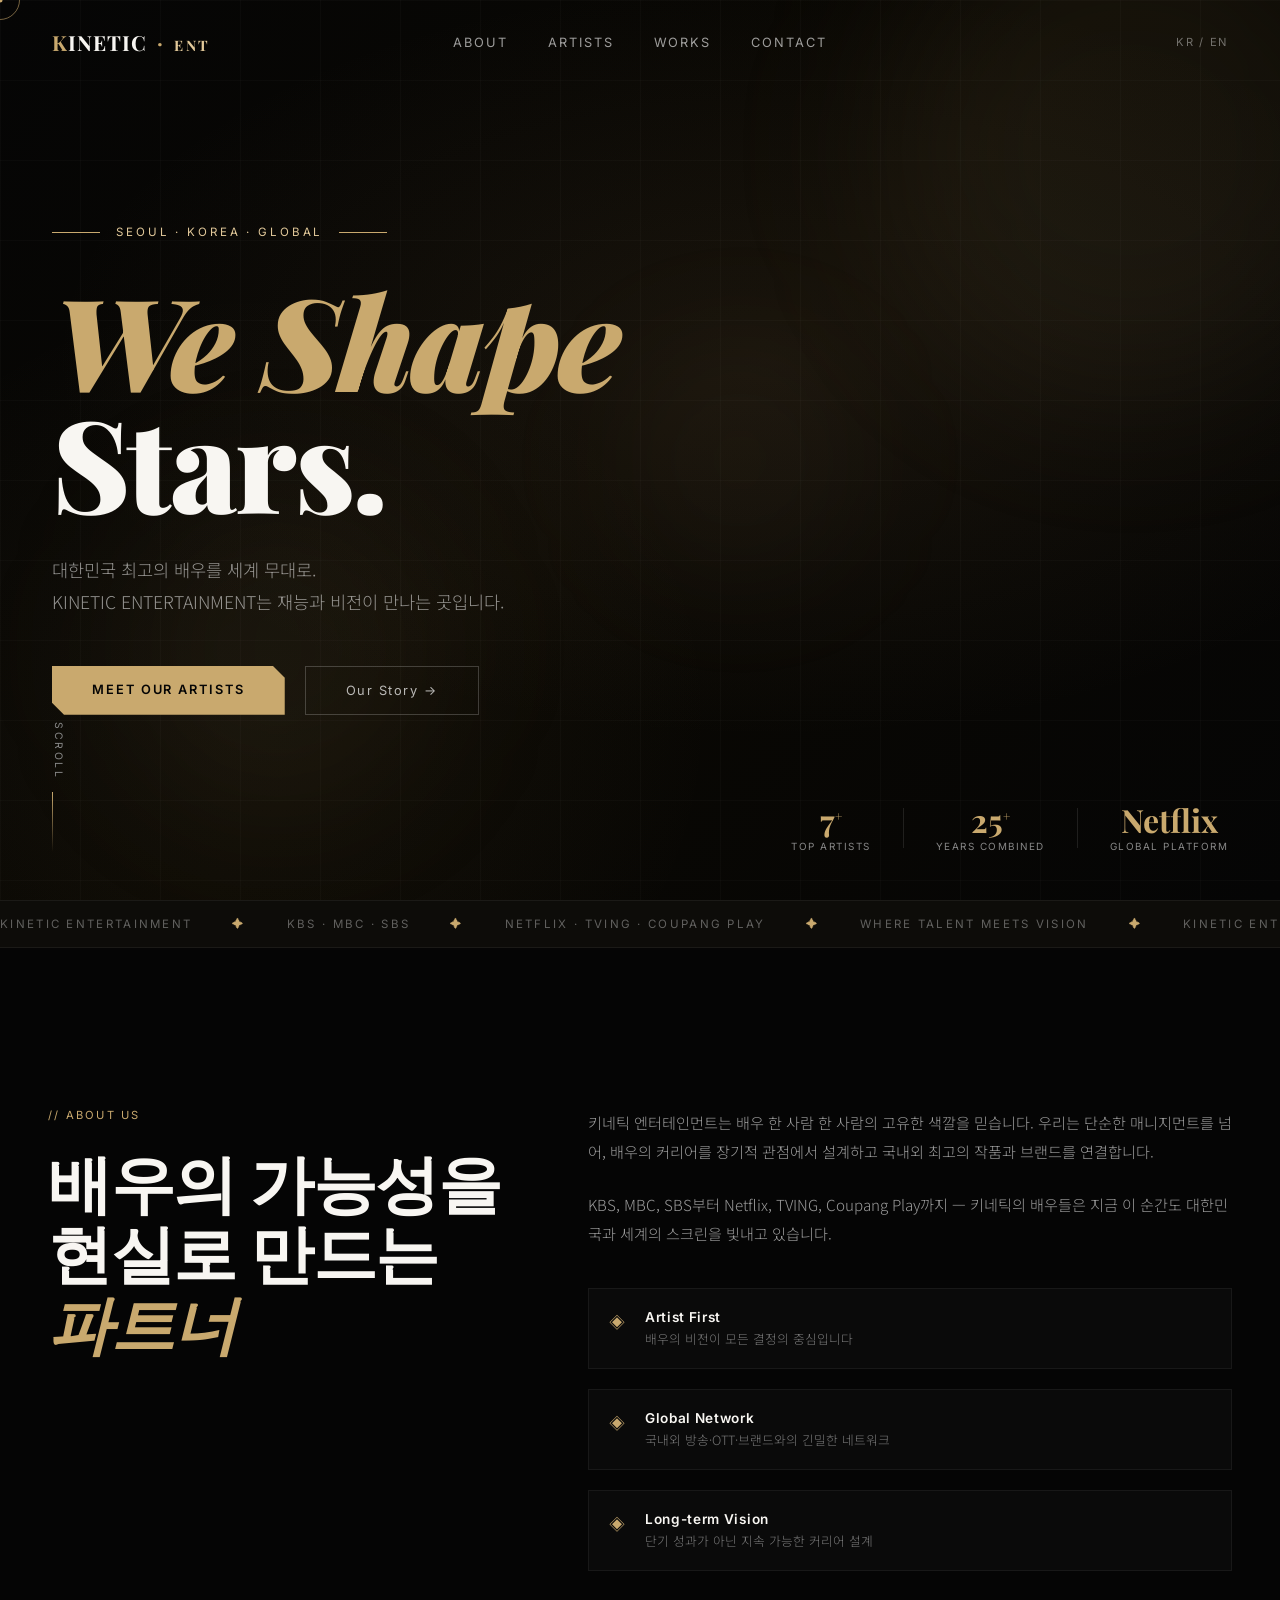
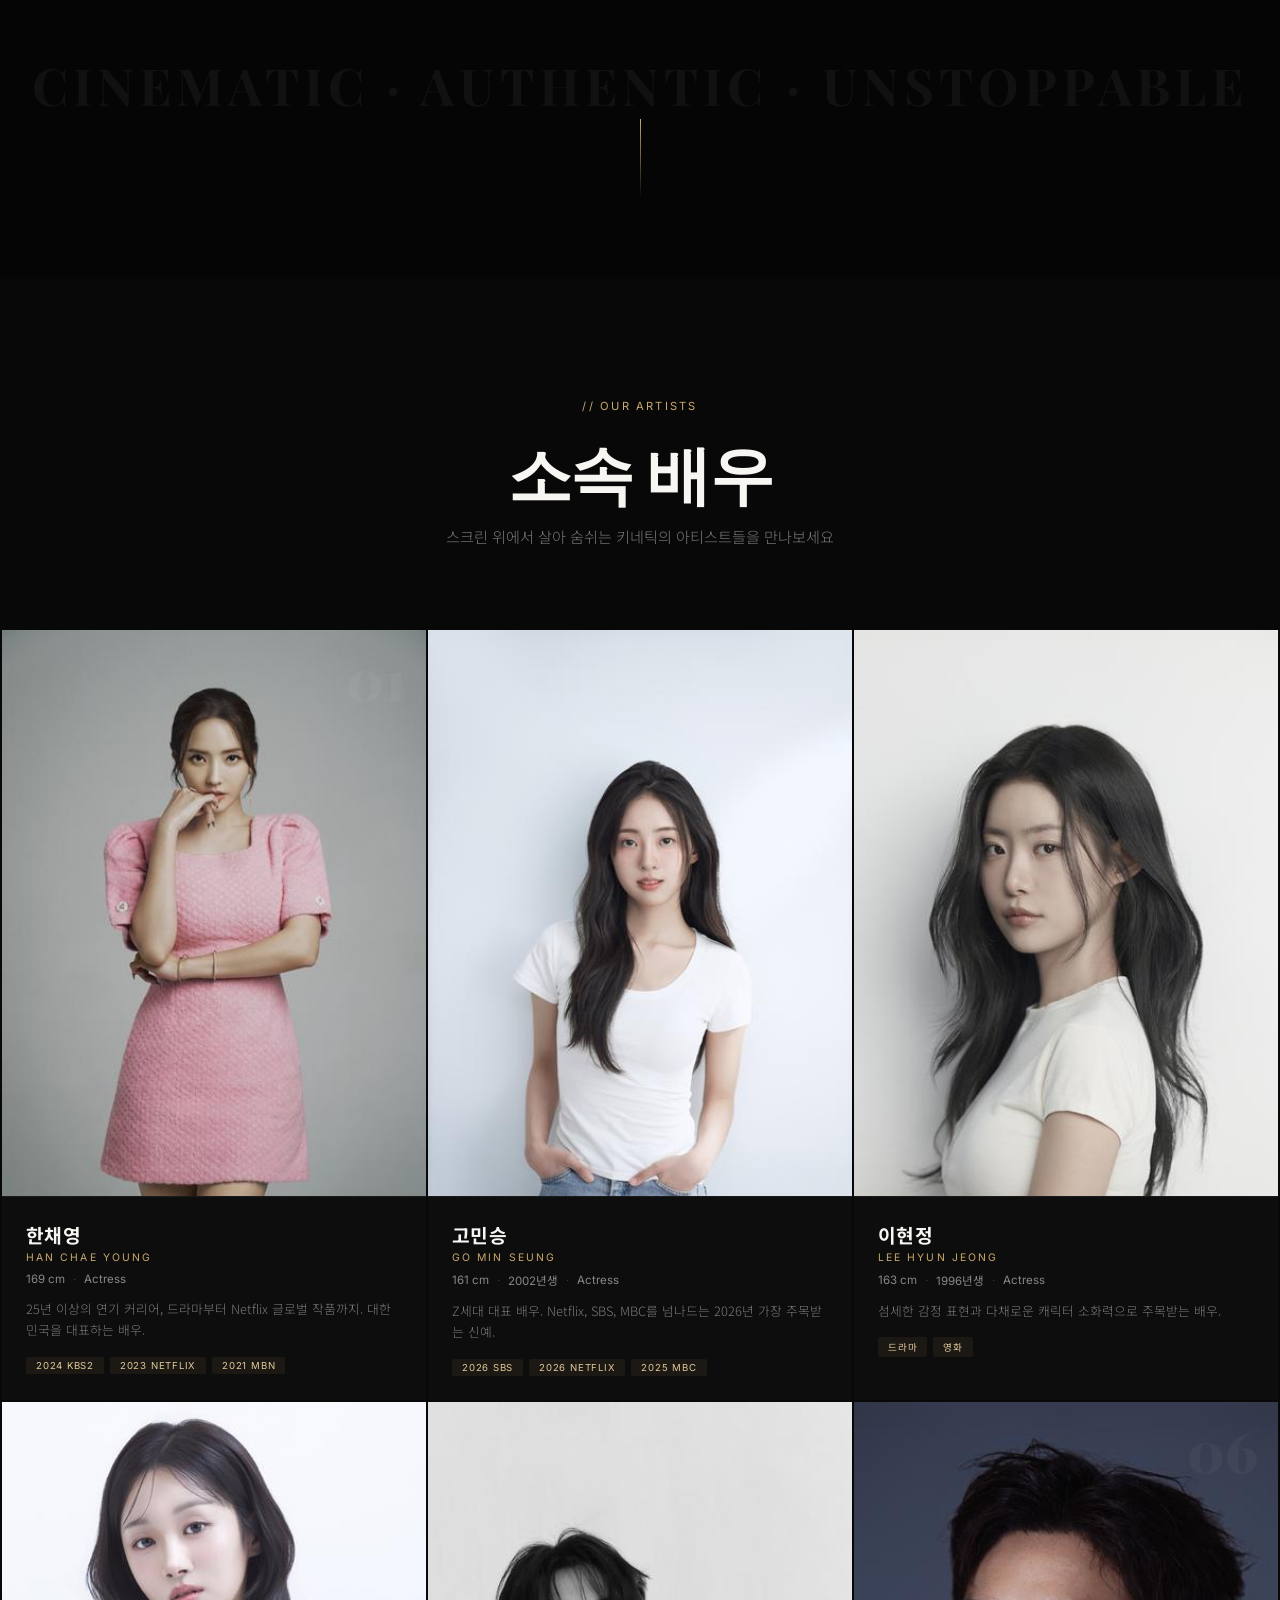
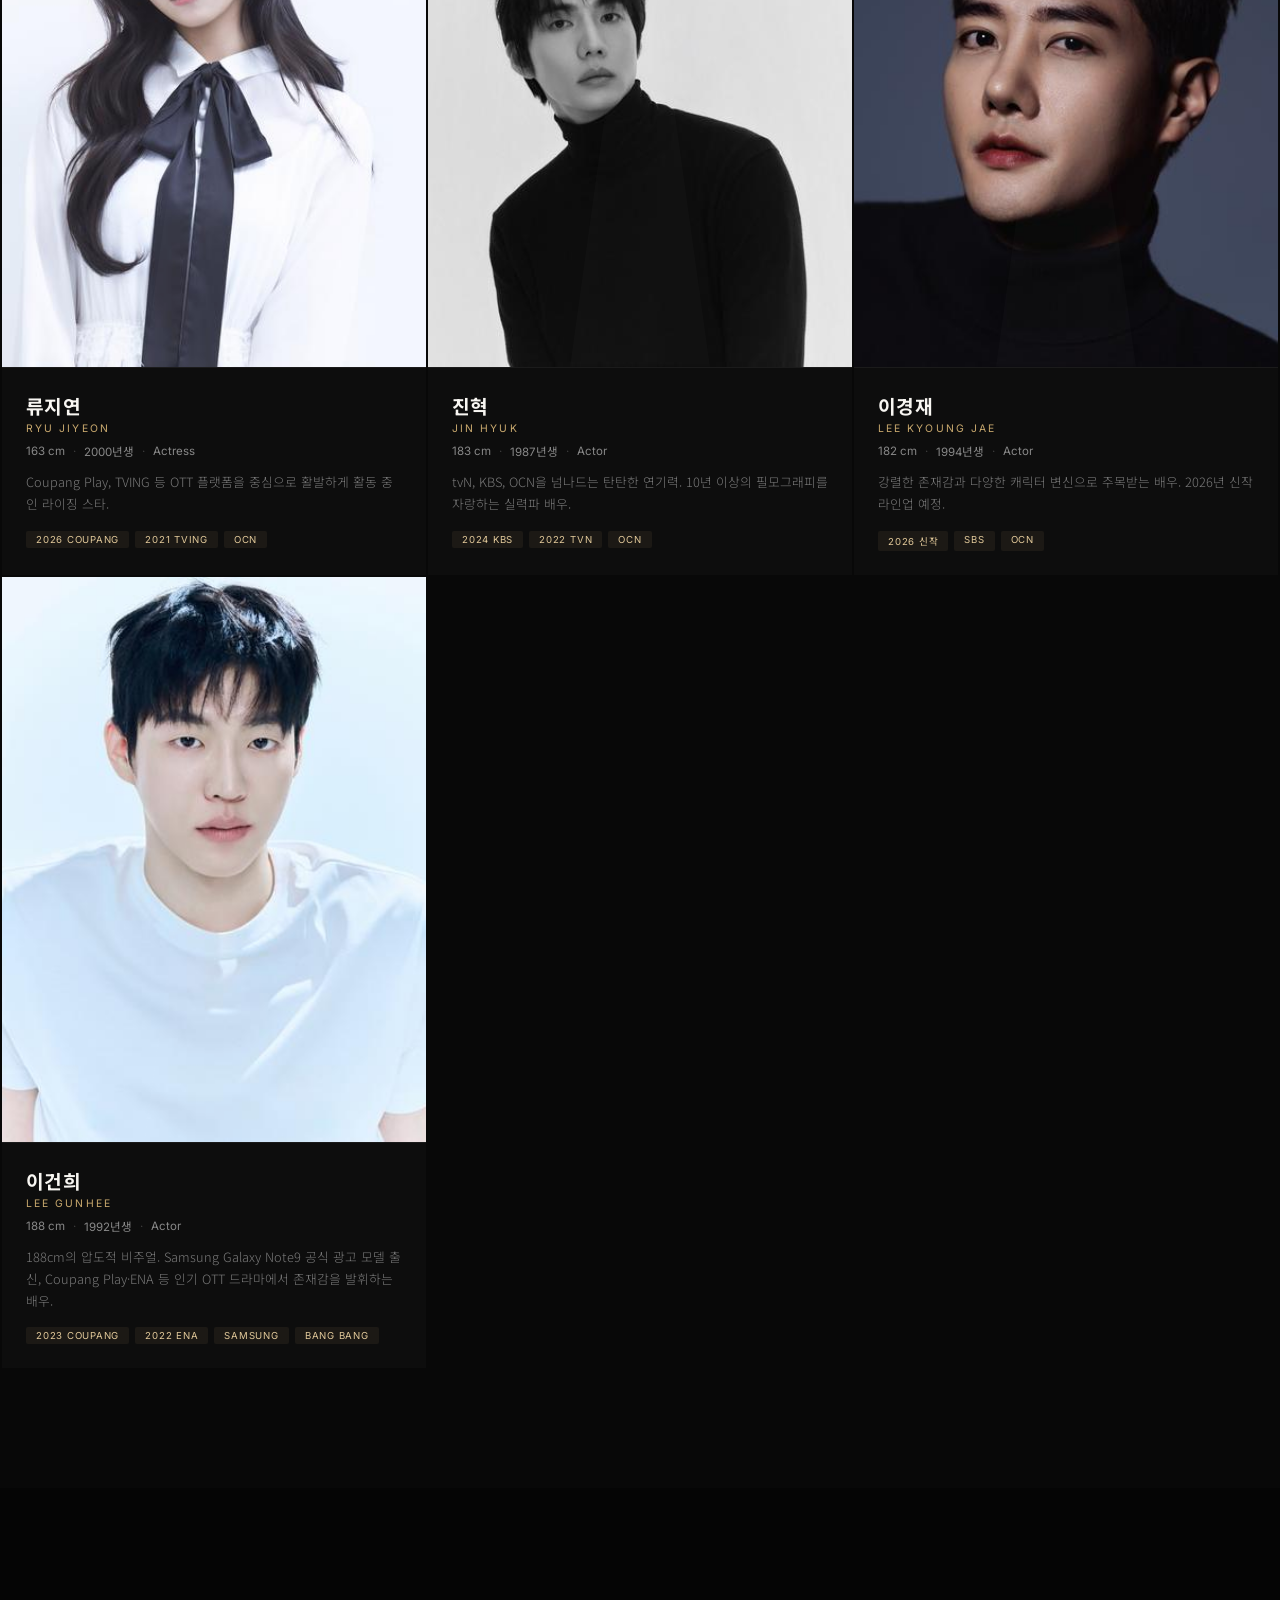
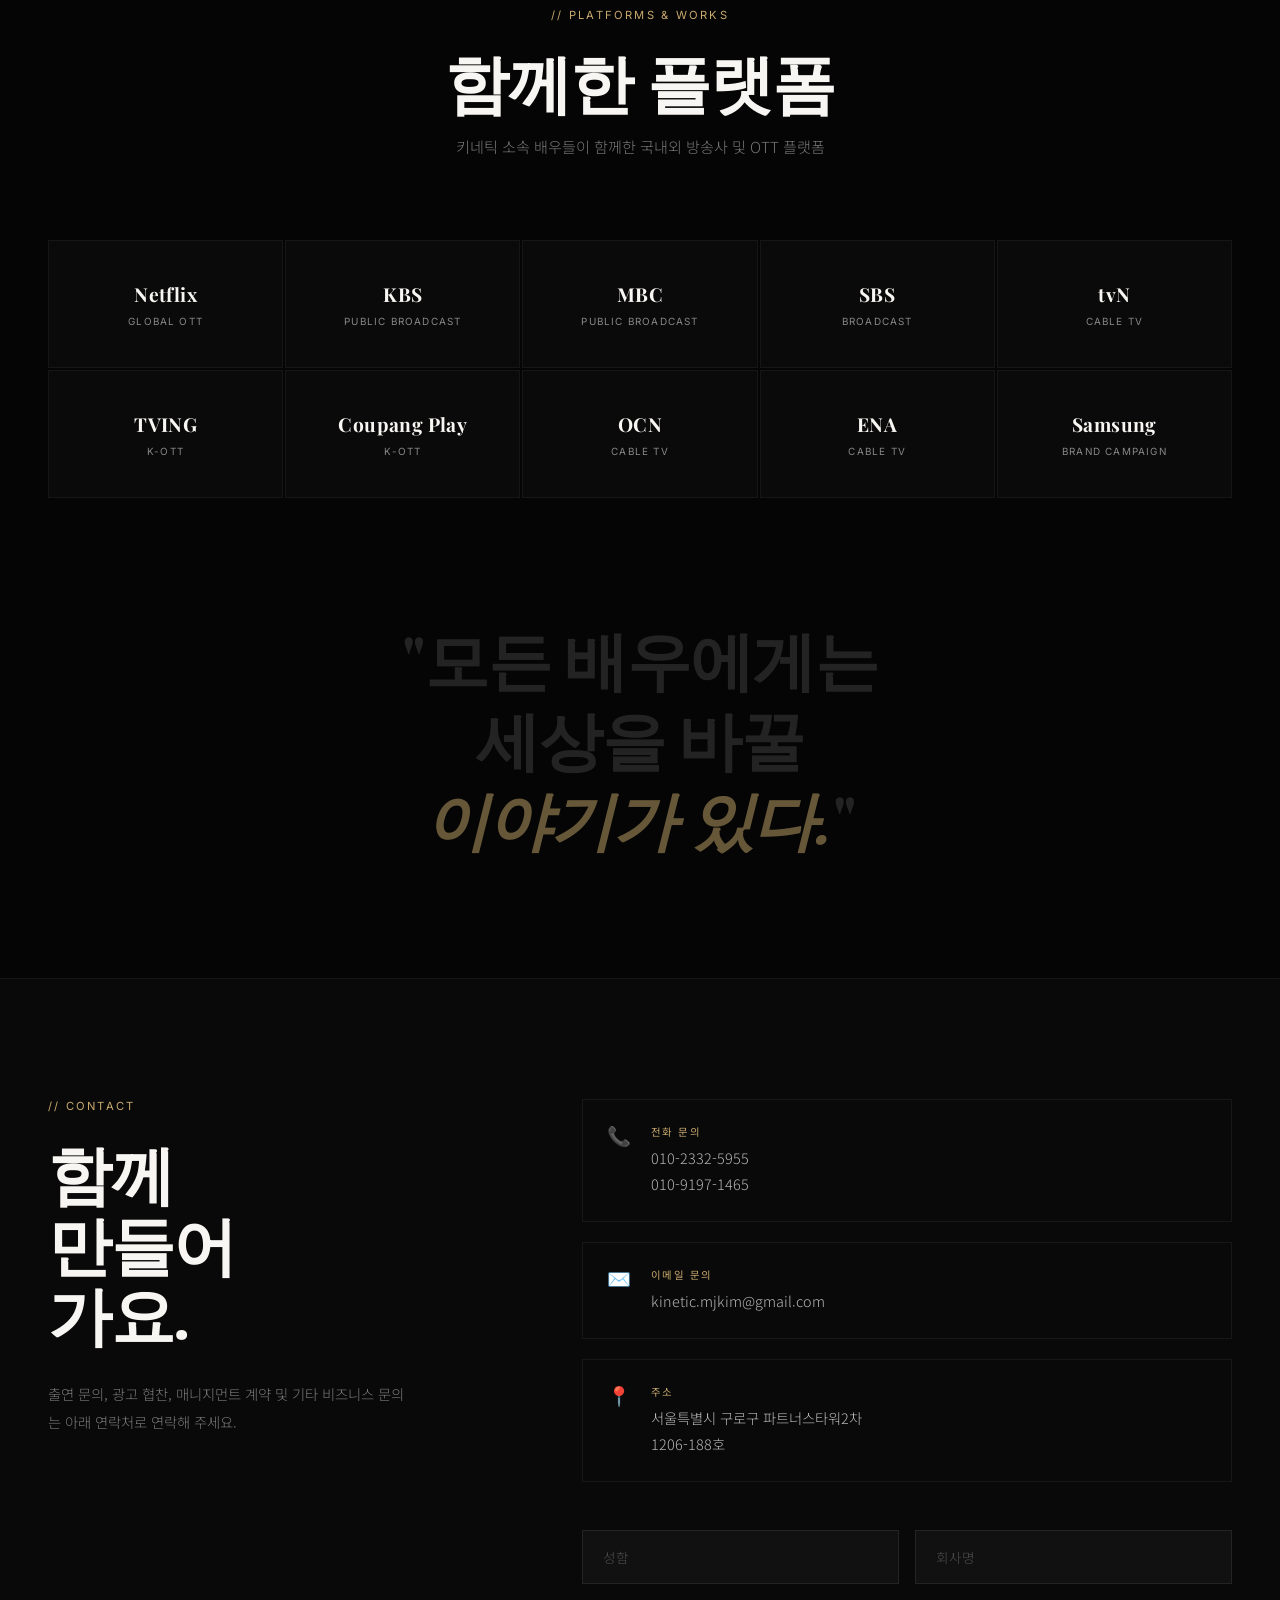
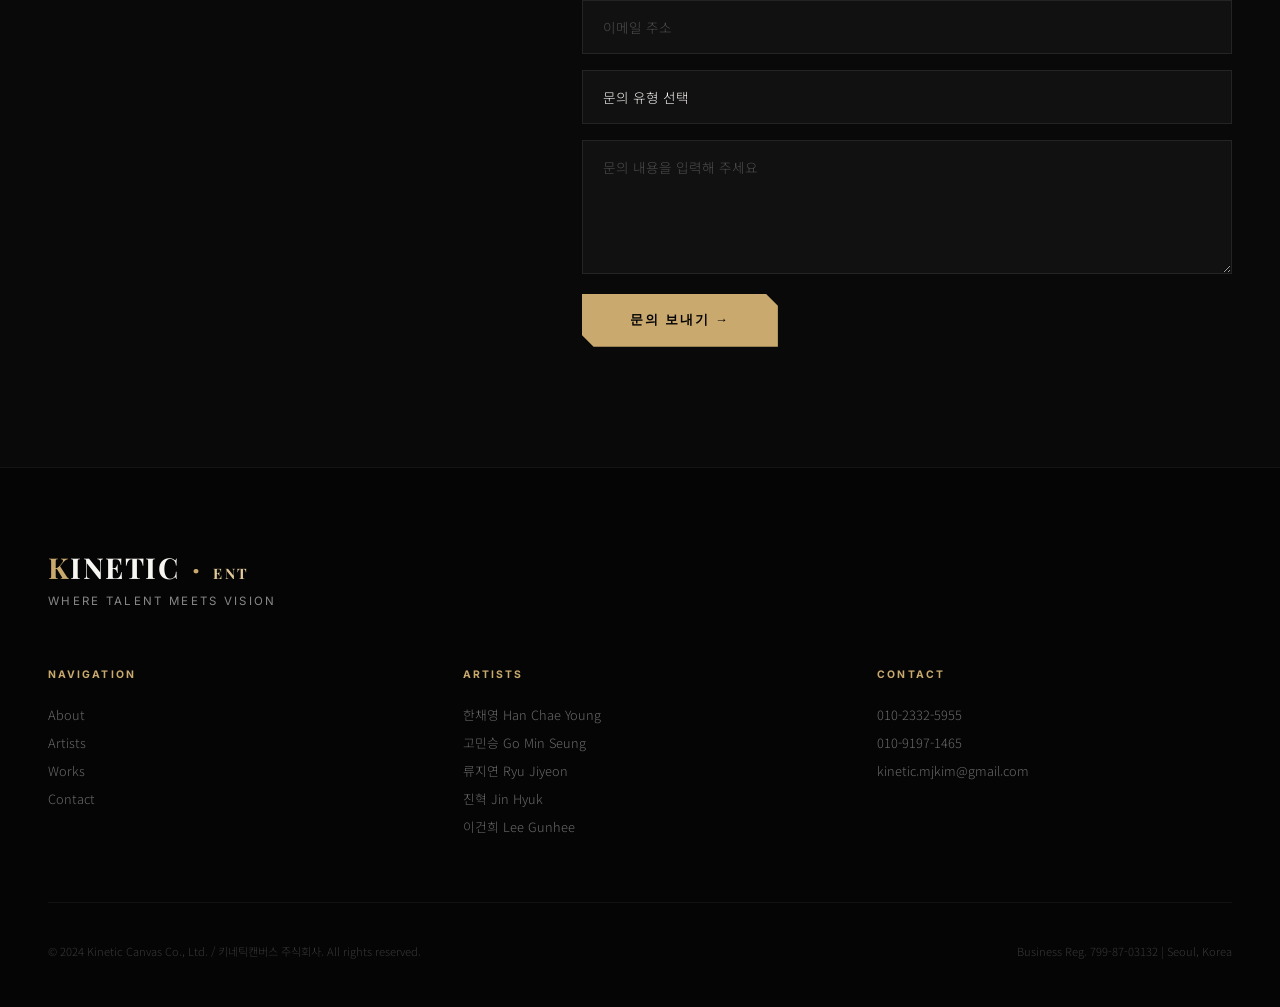
==== kinetic_standalone.html @ fcedb80d "Update all 7 artist profiles with real filmography from PDF" ====
<!DOCTYPE html>
<html lang="ko">
<head>
  <meta charset="UTF-8" />
  <meta name="viewport" content="width=device-width, initial-scale=1.0" />
  <title>KINETIC ENTERTAINMENT — Where Talent Meets Vision</title>
  <meta name="description" content="키네틱 엔터테인먼트 — 대한민국 프리미엄 매니지먼트. 한채영, 고민승, 류지연, 진혁 외 소속 배우 공식 홈페이지." />
  <link rel="preconnect" href="https://fonts.googleapis.com" />
  <link rel="preconnect" href="https://fonts.gstatic.com" crossorigin />
  <link href="https://fonts.googleapis.com/css2?family=Playfair+Display:ital,wght@0,400;0,600;0,700;0,900;1,400;1,700&family=Inter:wght@200;300;400;500;600&family=Noto+Sans+KR:wght@300;400;500;700&display=swap" rel="stylesheet" />
<style>
/* ─────────────────────────────────────
   KINETIC ENTERTAINMENT — style.css
   ───────────────────────────────────── */

:root {
  --black:   #050505;
  --white:   #f8f6f2;
  --cream:   #e8e4dc;
  --gold:    #c9a96e;
  --gold-lt: #e2c99a;
  --gray:    #888;
  --gray-lt: #555;
  --accent:  #8b6f4e;

  --font-serif: 'Playfair Display', 'Noto Serif KR', Georgia, serif;
  --font-sans:  'Inter', 'Noto Sans KR', sans-serif;

  --ease-out: cubic-bezier(0.16, 1, 0.3, 1);
  --ease-in:  cubic-bezier(0.7, 0, 0.84, 0);
}

/* ── Reset ── */
*, *::before, *::after { box-sizing: border-box; margin: 0; padding: 0; }
html { scroll-behavior: smooth; font-size: 16px; }
body {
  background: var(--black);
  color: var(--white);
  font-family: var(--font-sans);
  overflow-x: hidden;
  cursor: none;
}
img { display: block; max-width: 100%; }
a { text-decoration: none; color: inherit; }

/* ── Container ── */
.container {
  max-width: 1320px;
  margin: 0 auto;
  padding: 0 48px;
}
@media (max-width: 768px) {
  .container { padding: 0 24px; }
}

/* ─────────────────────────────────────
   CURSOR
   ───────────────────────────────────── */
#cursor {
  width: 40px; height: 40px;
  border: 1px solid rgba(201,169,110,.6);
  border-radius: 50%;
  position: fixed; top: 0; left: 0;
  pointer-events: none; z-index: 9999;
  transform: translate(-50%,-50%);
  transition: width .3s var(--ease-out), height .3s var(--ease-out), border-color .3s;
  mix-blend-mode: difference;
}
#cursor-dot {
  width: 5px; height: 5px;
  background: var(--gold);
  border-radius: 50%;
  position: fixed; top: 0; left: 0;
  pointer-events: none; z-index: 9999;
  transform: translate(-50%,-50%);
}
body:has(a:hover) #cursor,
body:has(button:hover) #cursor {
  width: 70px; height: 70px;
  border-color: var(--gold);
}

/* ─────────────────────────────────────
   PRELOADER
   ───────────────────────────────────── */
#preloader {
  position: fixed; inset: 0;
  background: var(--black);
  z-index: 10000;
  display: flex;
  flex-direction: column;
  align-items: center;
  justify-content: center;
  gap: 20px;
  transition: opacity .8s var(--ease-in), visibility .8s;
}
#preloader.fade-out {
  opacity: 0; visibility: hidden;
}
.pre-logo {
  display: flex; gap: 4px;
  font-family: var(--font-serif);
  font-size: 6rem;
  font-weight: 700;
  line-height: 1;
}
.pre-k { color: var(--gold); }
.pre-e { color: var(--white); opacity: 0; animation: preE 1s .3s forwards; }
@keyframes preE { to { opacity: 1; } }
.pre-line {
  width: 0; height: 1px;
  background: var(--gold);
  animation: preLine 1.2s .5s var(--ease-out) forwards;
}
@keyframes preLine { to { width: 260px; } }
.pre-text {
  font-family: var(--font-sans);
  font-size: .7rem;
  letter-spacing: .3em;
  color: var(--gray);
  opacity: 0;
  animation: preT 1s 1s forwards;
}
@keyframes preT { to { opacity: 1; } }

/* ─────────────────────────────────────
   NAV
   ───────────────────────────────────── */
#nav {
  position: fixed; top: 0; left: 0; right: 0;
  z-index: 1000;
  display: flex; align-items: center;
  padding: 28px 52px;
  transition: background .4s, padding .4s;
}
#nav.scrolled {
  background: rgba(5,5,5,.9);
  backdrop-filter: blur(20px);
  padding: 18px 52px;
  border-bottom: 1px solid rgba(255,255,255,.05);
}
.nav-logo {
  font-family: var(--font-serif);
  font-size: 1.3rem;
  font-weight: 700;
  letter-spacing: .05em;
  flex: 1;
}
.logo-k { color: var(--gold); }
.logo-rest { color: var(--white); }
.logo-dot { color: var(--gold); margin: 0 4px; }
.logo-ent { color: var(--gold-lt); font-size: .9rem; letter-spacing: .15em; }
.nav-links {
  display: flex; gap: 40px;
  flex: 1; justify-content: center;
}
.nav-link {
  font-size: .8rem;
  letter-spacing: .15em;
  text-transform: uppercase;
  color: rgba(255,255,255,.6);
  position: relative;
  transition: color .3s;
}
.nav-link::after {
  content: '';
  position: absolute; bottom: -4px; left: 0;
  width: 0; height: 1px;
  background: var(--gold);
  transition: width .3s var(--ease-out);
}
.nav-link:hover { color: var(--white); }
.nav-link:hover::after { width: 100%; }
.nav-lang {
  flex: 1; text-align: right;
  font-size: .7rem; letter-spacing: .15em;
  color: rgba(255,255,255,.4);
}
.nav-menu-btn {
  display: none;
  flex-direction: column; gap: 5px;
  background: none; border: none;
  cursor: pointer; padding: 4px;
}
.nav-menu-btn span {
  display: block; width: 24px; height: 1px;
  background: var(--white);
  transition: transform .3s, opacity .3s;
}

/* Mobile menu */
.mobile-menu {
  position: fixed; inset: 0;
  background: var(--black);
  z-index: 2000;
  display: flex; flex-direction: column;
  align-items: center; justify-content: center;
  transform: translateX(100%);
  transition: transform .5s var(--ease-out);
}
.mobile-menu.open { transform: translateX(0); }
.menu-close {
  position: absolute; top: 28px; right: 28px;
  background: none; border: none;
  color: var(--white); font-size: 1.5rem;
  cursor: pointer;
}
.mm-links { display: flex; flex-direction: column; gap: 32px; text-align: center; }
.mm-link {
  font-family: var(--font-serif);
  font-size: 2.5rem; font-weight: 700;
  color: var(--white);
  transition: color .3s;
}
.mm-link:hover { color: var(--gold); }
.mm-bottom {
  position: absolute; bottom: 48px;
  text-align: center;
  color: var(--gray); font-size: .8rem; line-height: 2;
}

@media (max-width: 900px) {
  #nav { padding: 20px 24px; }
  #nav.scrolled { padding: 14px 24px; }
  .nav-links, .nav-lang { display: none; }
  .nav-menu-btn { display: flex; }
}

/* ─────────────────────────────────────
   HERO
   ───────────────────────────────────── */
#hero {
  position: relative;
  min-height: 100vh;
  display: flex; flex-direction: column;
  justify-content: center;
  overflow: hidden;
  padding: 120px 52px 80px;
}
.hero-bg {
  position: absolute; inset: 0; z-index: 0;
}
.hero-gradient {
  position: absolute; inset: 0;
  background:
    radial-gradient(ellipse 80% 60% at 60% 40%, rgba(139,111,78,.12) 0%, transparent 70%),
    radial-gradient(ellipse 60% 80% at 20% 80%, rgba(201,169,110,.06) 0%, transparent 60%),
    linear-gradient(135deg, #050505 0%, #0a0803 50%, #050505 100%);
}
.hero-grid {
  position: absolute; inset: 0;
  background-image:
    linear-gradient(rgba(255,255,255,.018) 1px, transparent 1px),
    linear-gradient(90deg, rgba(255,255,255,.018) 1px, transparent 1px);
  background-size: 80px 80px;
}
.hero-orb {
  position: absolute; border-radius: 50%;
  filter: blur(80px);
  animation: orbFloat 8s ease-in-out infinite alternate;
}
.orb1 {
  width: 500px; height: 500px;
  background: rgba(201,169,110,.07);
  top: -100px; right: -100px;
  animation-duration: 10s;
}
.orb2 {
  width: 300px; height: 300px;
  background: rgba(139,111,78,.08);
  bottom: 100px; left: 10%;
  animation-duration: 7s; animation-delay: -3s;
}
.orb3 {
  width: 200px; height: 200px;
  background: rgba(226,201,154,.05);
  top: 40%; left: 50%;
  animation-duration: 12s; animation-delay: -5s;
}
@keyframes orbFloat {
  from { transform: translate(0,0) scale(1); }
  to   { transform: translate(30px,20px) scale(1.1); }
}

.hero-content {
  position: relative; z-index: 1;
  max-width: 900px;
}
.hero-eyebrow {
  display: flex; align-items: center; gap: 16px;
  margin-bottom: 40px;
}
.eye-line {
  display: inline-block; width: 48px; height: 1px;
  background: var(--gold);
}
.eye-text {
  font-size: .72rem; letter-spacing: .25em;
  color: var(--gold-lt); text-transform: uppercase;
}
.hero-title {
  font-family: var(--font-serif);
  font-size: clamp(4rem, 10vw, 10rem);
  font-weight: 900;
  line-height: .95;
  letter-spacing: -.02em;
  margin-bottom: 32px;
  overflow: hidden;
}
.ht-line {
  display: block;
  animation: slideUp .8s var(--ease-out) both;
}
.ht-line:nth-child(2) { animation-delay: .15s; }
.hero-title em {
  font-style: italic;
  color: var(--gold);
  -webkit-text-stroke: 0;
}
@keyframes slideUp {
  from { transform: translateY(100%); opacity: 0; }
  to   { transform: translateY(0);    opacity: 1; }
}
.hero-sub {
  font-size: clamp(.9rem, 1.5vw, 1.1rem);
  color: rgba(255,255,255,.55);
  line-height: 1.8;
  margin-bottom: 48px;
  font-family: 'Noto Sans KR', sans-serif;
  font-weight: 300;
  max-width: 520px;
}
.hero-cta { display: flex; gap: 20px; flex-wrap: wrap; }
.btn-primary {
  padding: 16px 40px;
  background: var(--gold);
  color: var(--black);
  font-size: .8rem;
  font-weight: 600;
  letter-spacing: .15em;
  text-transform: uppercase;
  transition: background .3s, transform .2s;
  clip-path: polygon(0 0, calc(100% - 12px) 0, 100% 12px, 100% 100%, 12px 100%, 0 calc(100% - 12px));
}
.btn-primary:hover {
  background: var(--gold-lt);
  transform: translateY(-2px);
}
.btn-ghost {
  padding: 16px 40px;
  border: 1px solid rgba(255,255,255,.2);
  font-size: .8rem;
  letter-spacing: .12em;
  color: rgba(255,255,255,.7);
  transition: border-color .3s, color .3s;
}
.btn-ghost:hover {
  border-color: var(--gold);
  color: var(--gold);
}

.hero-scroll {
  position: absolute; bottom: 48px; left: 52px;
  display: flex; flex-direction: column;
  align-items: flex-start; gap: 12px;
  z-index: 1;
}
.hero-scroll span {
  font-size: .65rem; letter-spacing: .25em;
  color: var(--gray); text-transform: uppercase;
  writing-mode: vertical-rl;
}
.scroll-line {
  width: 1px; height: 60px;
  background: linear-gradient(to bottom, var(--gold), transparent);
  animation: scrollLine 2s ease-in-out infinite;
}
@keyframes scrollLine {
  0%  { height: 0; opacity: 0; }
  50% { height: 60px; opacity: 1; }
  100%{ height: 60px; opacity: 0; transform: translateY(10px); }
}

.hero-stats {
  position: absolute; bottom: 48px; right: 52px;
  display: flex; align-items: center; gap: 32px;
  z-index: 1;
}
.stat-item { text-align: center; }
.stat-num {
  display: block;
  font-family: var(--font-serif);
  font-size: 2rem; font-weight: 700;
  color: var(--gold);
  line-height: 1;
}
.stat-num sup { font-size: .8rem; }
.stat-label {
  display: block;
  font-size: .62rem; letter-spacing: .15em;
  color: var(--gray); text-transform: uppercase;
  margin-top: 4px;
}
.stat-divider {
  width: 1px; height: 40px;
  background: rgba(255,255,255,.1);
}

@media (max-width: 768px) {
  #hero { padding: 100px 24px 120px; }
  .hero-stats { right: 24px; gap: 16px; }
  .hero-scroll { left: 24px; }
  .stat-num { font-size: 1.4rem; }
}

/* ─────────────────────────────────────
   MARQUEE
   ───────────────────────────────────── */
.marquee-wrap {
  overflow: hidden;
  border-top: 1px solid rgba(255,255,255,.06);
  border-bottom: 1px solid rgba(255,255,255,.06);
  background: rgba(201,169,110,.04);
  padding: 16px 0;
}
.marquee-track {
  display: flex; gap: 40px;
  white-space: nowrap;
  animation: marquee 30s linear infinite;
  font-size: .72rem;
  letter-spacing: .2em;
  text-transform: uppercase;
  color: rgba(255,255,255,.35);
}
.m-dot { color: var(--gold); }
@keyframes marquee {
  from { transform: translateX(0); }
  to   { transform: translateX(-50%); }
}

/* ─────────────────────────────────────
   ABOUT
   ───────────────────────────────────── */
.section-about {
  padding: 160px 0 80px;
  position: relative;
  overflow: hidden;
}
.about-layout {
  display: grid;
  grid-template-columns: 1fr 1.4fr;
  gap: 80px;
  align-items: start;
}
.section-tag {
  font-size: .7rem; letter-spacing: .2em;
  color: var(--gold); text-transform: uppercase;
  margin-bottom: 24px;
}
.section-title {
  font-family: var(--font-serif);
  font-size: clamp(2.5rem, 5vw, 4.5rem);
  font-weight: 700;
  line-height: 1.1;
  letter-spacing: -.02em;
}
.section-title em {
  font-style: italic;
  color: var(--gold);
}
.section-desc {
  font-size: .95rem;
  color: rgba(255,255,255,.45);
  margin-top: 16px;
  font-family: 'Noto Sans KR', sans-serif;
  font-weight: 300;
  line-height: 1.8;
}
.about-desc {
  font-size: .95rem;
  color: rgba(255,255,255,.6);
  line-height: 1.9;
  margin-bottom: 24px;
  font-family: 'Noto Sans KR', sans-serif;
  font-weight: 300;
}
.about-features {
  display: flex; flex-direction: column; gap: 20px;
  margin-top: 40px;
}
.feat-item {
  display: flex; gap: 20px; align-items: flex-start;
  padding: 20px;
  border: 1px solid rgba(255,255,255,.06);
  background: rgba(255,255,255,.02);
  transition: border-color .3s, background .3s;
}
.feat-item:hover {
  border-color: rgba(201,169,110,.3);
  background: rgba(201,169,110,.04);
}
.feat-icon {
  color: var(--gold); font-size: 1rem;
  margin-top: 3px; flex-shrink: 0;
}
.feat-item h4 {
  font-size: .85rem; font-weight: 600;
  letter-spacing: .05em; margin-bottom: 4px;
}
.feat-item p {
  font-size: .8rem; color: rgba(255,255,255,.45);
  font-family: 'Noto Sans KR', sans-serif;
  font-weight: 300;
}

.about-visual {
  text-align: center;
  padding: 80px 0 0;
  overflow: hidden;
}
.av-text {
  font-family: var(--font-serif);
  font-size: clamp(1.5rem, 4vw, 3.5rem);
  font-weight: 700;
  color: rgba(255,255,255,.05);
  letter-spacing: .1em;
  text-transform: uppercase;
  white-space: nowrap;
  animation: avScroll 20s linear infinite;
}
@keyframes avScroll {
  from { transform: translateX(60%); }
  to   { transform: translateX(-60%); }
}
.av-line {
  width: 1px; height: 80px;
  background: linear-gradient(to bottom, var(--gold), transparent);
  margin: 0 auto;
}

@media (max-width: 900px) {
  .about-layout { grid-template-columns: 1fr; gap: 40px; }
  .section-about { padding: 100px 0 60px; }
}

/* ─────────────────────────────────────
   ARTISTS
   ───────────────────────────────────── */
.section-artists {
  padding: 120px 0;
  background: rgba(255,255,255,.01);
}
.section-header {
  text-align: center;
  margin-bottom: 80px;
  padding: 0 24px;
}
.artists-grid {
  display: grid;
  grid-template-columns: repeat(3, 1fr);
  gap: 2px;
  padding: 0 2px;
}
.artist-card--wide {
  grid-column: span 1;
}

.artist-card {
  position: relative;
  background: rgba(255,255,255,.02);
  overflow: hidden;
  cursor: pointer;
  transition: transform .4s var(--ease-out);
}
.artist-card:hover { transform: translateY(-4px); z-index: 2; }

.ac-image {
  position: relative;
  aspect-ratio: 3/4;
  overflow: hidden;
}
.ac-img-bg {
  position: absolute; inset: 0;
  background-size: cover; background-position: center top;
  transition: transform .8s var(--ease-out);
}
.artist-card:hover .ac-img-bg { transform: scale(1.06); }

/* Artist photo backgrounds */
.ac-bg-1 {
  background-image:
    linear-gradient(160deg, #1a1208 0%, #2d1f0e 40%, #180e05 100%);
}
.ac-bg-2 {
  background-image:
    linear-gradient(160deg, #0e1520 0%, #1a2535 40%, #0b0e15 100%);
}
/* 이현정, 류지연, 이경재, 이건희 카드 배경은 JS로 동적 주입 */
.ac-bg-3, .ac-bg-4, .ac-bg-6, .ac-bg-7 {
  background-size: cover;
  background-position: center top;
}
.ac-bg-5 {
  background-image:
    linear-gradient(160deg, #141010 0%, #201818 40%, #0a0808 100%);
}
.ac-bg-6 {
  background-image:
    linear-gradient(160deg, #0a0e14 0%, #151d28 40%, #070a0f 100%);
}
.ac-bg-7 {
  background-image:
    linear-gradient(160deg, #12100a 0%, #1e1a0e 40%, #0c0a06 100%);
}

/* Subtle silhouette shape */
.ac-img-bg::after {
  content: '';
  position: absolute;
  bottom: 0; left: 50%;
  transform: translateX(-50%);
  width: 55%;
  height: 85%;
  background: rgba(255,255,255,.02);
  clip-path: polygon(20% 100%, 40% 30%, 50% 0%, 60% 30%, 80% 100%);
  filter: blur(2px);
}

.ac-overlay {
  position: absolute; inset: 0;
  background: linear-gradient(
    to bottom,
    transparent 50%,
    rgba(5,5,5,.95) 100%
  );
  display: flex; flex-direction: column;
  justify-content: flex-end; align-items: flex-start;
  padding: 24px;
  opacity: 0;
  transition: opacity .4s;
}
.artist-card:hover .ac-overlay { opacity: 1; }
.ac-platforms {
  display: flex; flex-wrap: wrap; gap: 6px;
}
.ac-platforms span {
  font-size: .6rem; letter-spacing: .12em;
  padding: 4px 10px;
  border: 1px solid rgba(201,169,110,.5);
  color: var(--gold-lt);
  text-transform: uppercase;
}

.ac-number {
  position: absolute; top: 20px; right: 20px;
  font-family: var(--font-serif);
  font-size: 3.5rem; font-weight: 900;
  color: rgba(255,255,255,.04);
  line-height: 1;
  pointer-events: none;
}

.ac-info {
  padding: 24px;
  border-top: 1px solid rgba(255,255,255,.06);
}
.ac-name-wrap { margin-bottom: 8px; }
.ac-name-ko {
  font-family: 'Noto Sans KR', sans-serif;
  font-size: 1.2rem; font-weight: 700;
  letter-spacing: .02em;
}
.ac-name-en {
  font-size: .65rem; letter-spacing: .2em;
  color: var(--gold); text-transform: uppercase;
  margin-top: 2px;
}
.ac-meta {
  display: flex; gap: 8px; align-items: center;
  font-size: .72rem; color: var(--gray);
  margin-bottom: 12px;
}
.meta-dot { color: rgba(255,255,255,.2); }
.ac-bio {
  font-size: .8rem;
  color: rgba(255,255,255,.45);
  line-height: 1.7;
  font-family: 'Noto Sans KR', sans-serif;
  font-weight: 300;
  margin-bottom: 16px;
}
.ac-works { display: flex; flex-wrap: wrap; gap: 6px; }
.work-tag {
  font-size: .6rem; letter-spacing: .08em;
  padding: 3px 10px;
  background: rgba(201,169,110,.08);
  color: var(--gold-lt);
  border-radius: 2px;
  text-transform: uppercase;
}

@media (max-width: 1100px) {
  .artists-grid { grid-template-columns: repeat(2, 1fr); }
}
@media (max-width: 640px) {
  .artists-grid { grid-template-columns: 1fr; }
  .artist-card--wide { grid-column: span 1; }
}

/* ─────────────────────────────────────
   WORKS / PLATFORMS
   ───────────────────────────────────── */
.section-works {
  padding: 120px 0;
  overflow: hidden;
}
.platforms-grid {
  display: grid;
  grid-template-columns: repeat(5, 1fr);
  gap: 2px;
  margin-top: 60px;
}
.platform-item {
  padding: 40px 24px;
  border: 1px solid rgba(255,255,255,.05);
  background: rgba(255,255,255,.02);
  text-align: center;
  transition: background .3s, border-color .3s, transform .3s var(--ease-out);
  cursor: default;
}
.platform-item:hover {
  background: rgba(201,169,110,.06);
  border-color: rgba(201,169,110,.2);
  transform: translateY(-4px);
}
.pl-name {
  display: block;
  font-family: var(--font-serif);
  font-size: 1.2rem; font-weight: 700;
  letter-spacing: .02em;
  margin-bottom: 8px;
}
.pl-type {
  display: block;
  font-size: .62rem; letter-spacing: .12em;
  color: var(--gray); text-transform: uppercase;
}

.big-quote {
  text-align: center;
  padding: 120px 24px 0;
}
.big-quote blockquote {
  font-family: var(--font-serif);
  font-size: clamp(2rem, 5vw, 5rem);
  font-weight: 700;
  line-height: 1.25;
  letter-spacing: -.02em;
  color: rgba(255,255,255,.12);
}
.big-quote blockquote em {
  font-style: italic;
  color: rgba(201,169,110,.5);
}

@media (max-width: 900px) {
  .platforms-grid { grid-template-columns: repeat(3, 1fr); }
}
@media (max-width: 540px) {
  .platforms-grid { grid-template-columns: repeat(2, 1fr); }
}

/* ─────────────────────────────────────
   CONTACT
   ───────────────────────────────────── */
.section-contact {
  padding: 120px 0;
  background: rgba(255,255,255,.015);
  border-top: 1px solid rgba(255,255,255,.05);
}
.contact-layout {
  display: grid;
  grid-template-columns: 1fr 1.5fr;
  gap: 100px;
  align-items: start;
}
.contact-sub {
  font-size: .9rem;
  color: rgba(255,255,255,.45);
  line-height: 1.9;
  margin-top: 32px;
  font-family: 'Noto Sans KR', sans-serif;
  font-weight: 300;
  max-width: 360px;
}
.contact-cards {
  display: flex; flex-direction: column; gap: 20px;
  margin-bottom: 48px;
}
.cc-item {
  display: flex; gap: 20px; align-items: flex-start;
  padding: 24px;
  border: 1px solid rgba(255,255,255,.06);
  transition: border-color .3s;
}
.cc-item:hover { border-color: rgba(201,169,110,.2); }
.cc-icon { font-size: 1.2rem; flex-shrink: 0; }
.cc-label {
  font-size: .65rem; letter-spacing: .15em;
  color: var(--gold); text-transform: uppercase;
  margin-bottom: 6px;
}
.cc-value {
  display: block;
  font-size: .9rem;
  color: rgba(255,255,255,.7);
  line-height: 1.8;
  font-family: 'Noto Sans KR', sans-serif;
  font-weight: 300;
  transition: color .3s;
}
.cc-value:hover { color: var(--white); }

/* Form */
.contact-form { display: flex; flex-direction: column; gap: 16px; }
.form-row { display: grid; grid-template-columns: 1fr 1fr; gap: 16px; }
.form-group input,
.form-group select,
.form-group textarea {
  width: 100%;
  background: rgba(255,255,255,.03);
  border: 1px solid rgba(255,255,255,.08);
  color: var(--white);
  padding: 16px 20px;
  font-family: 'Noto Sans KR', sans-serif;
  font-size: .85rem; font-weight: 300;
  outline: none;
  transition: border-color .3s, background .3s;
  -webkit-appearance: none;
}
.form-group input::placeholder,
.form-group textarea::placeholder {
  color: rgba(255,255,255,.25);
}
.form-group select option { background: #111; color: var(--white); }
.form-group input:focus,
.form-group select:focus,
.form-group textarea:focus {
  border-color: rgba(201,169,110,.4);
  background: rgba(201,169,110,.03);
}
.form-group textarea { resize: vertical; min-height: 130px; }
.btn-submit {
  padding: 18px 48px;
  background: var(--gold);
  color: var(--black);
  border: none;
  font-size: .8rem; font-weight: 600;
  letter-spacing: .15em; text-transform: uppercase;
  cursor: pointer;
  transition: background .3s, transform .2s;
  align-self: flex-start;
  clip-path: polygon(0 0, calc(100% - 12px) 0, 100% 12px, 100% 100%, 12px 100%, 0 calc(100% - 12px));
}
.btn-submit:hover {
  background: var(--gold-lt);
  transform: translateY(-2px);
}

@media (max-width: 900px) {
  .contact-layout { grid-template-columns: 1fr; gap: 60px; }
  .form-row { grid-template-columns: 1fr; }
}

/* ─────────────────────────────────────
   FOOTER
   ───────────────────────────────────── */
#footer {
  padding: 80px 0 48px;
  border-top: 1px solid rgba(255,255,255,.06);
}
.footer-top {
  margin-bottom: 60px;
}
.footer-logo {
  font-family: var(--font-serif);
  font-size: 1.8rem; font-weight: 700;
  letter-spacing: .05em;
  margin-bottom: 8px;
}
.footer-tagline {
  font-size: .72rem; letter-spacing: .2em;
  color: var(--gray); text-transform: uppercase;
}
.footer-mid {
  display: grid;
  grid-template-columns: repeat(3, 1fr);
  gap: 60px;
  padding-bottom: 60px;
  border-bottom: 1px solid rgba(255,255,255,.05);
  margin-bottom: 40px;
}
.footer-col h4 {
  font-size: .65rem; letter-spacing: .2em;
  color: var(--gold); text-transform: uppercase;
  margin-bottom: 20px;
}
.footer-col a {
  display: block;
  font-size: .8rem;
  color: rgba(255,255,255,.4);
  line-height: 2.2;
  font-family: 'Noto Sans KR', sans-serif;
  font-weight: 300;
  transition: color .3s;
}
.footer-col a:hover { color: var(--white); }
.footer-bottom {
  display: flex; justify-content: space-between;
  flex-wrap: wrap; gap: 8px;
}
.footer-bottom p {
  font-size: .7rem;
  color: rgba(255,255,255,.2);
  font-family: 'Noto Sans KR', sans-serif;
  font-weight: 300;
}

@media (max-width: 768px) {
  .footer-mid { grid-template-columns: 1fr 1fr; gap: 40px; }
  .footer-bottom { flex-direction: column; }
}

/* ─────────────────────────────────────
   SCROLL REVEAL
   ───────────────────────────────────── */
[data-reveal] {
  opacity: 0;
  transform: translateY(40px);
  transition: opacity .8s var(--ease-out), transform .8s var(--ease-out);
}
[data-reveal][data-delay="100"]  { transition-delay: .1s; }
[data-reveal][data-delay="200"]  { transition-delay: .2s; }
[data-reveal][data-delay="300"]  { transition-delay: .3s; }
[data-reveal].revealed {
  opacity: 1;
  transform: translateY(0);
}

/* ─────────────────────────────────────
   SCROLLBAR
   ───────────────────────────────────── */
::-webkit-scrollbar { width: 4px; }
::-webkit-scrollbar-track { background: var(--black); }
::-webkit-scrollbar-thumb { background: rgba(201,169,110,.3); border-radius: 2px; }
::-webkit-scrollbar-thumb:hover { background: var(--gold); }

/* ─────────────────────────────────────
   SELECTION
   ───────────────────────────────────── */
::selection {
  background: rgba(201,169,110,.25);
  color: var(--white);
}

/* ─────────────────────────────────────
   ARTIST MODAL
   ───────────────────────────────────── */
.modal-overlay {
  position: fixed; inset: 0;
  z-index: 5000;
  background: rgba(5,5,5,.96);
  backdrop-filter: blur(24px);
  display: flex; align-items: center; justify-content: center;
  opacity: 0; visibility: hidden;
  transition: opacity .45s var(--ease-out), visibility .45s;
  overflow-y: auto;
  padding: 40px 24px;
}
.modal-overlay.open {
  opacity: 1; visibility: visible;
}
.modal-inner {
  position: relative;
  width: 100%; max-width: 1100px;
  transform: translateY(40px);
  transition: transform .5s var(--ease-out);
}
.modal-overlay.open .modal-inner {
  transform: translateY(0);
}

.modal-close {
  position: fixed; top: 32px; right: 40px;
  background: rgba(255,255,255,.06);
  border: 1px solid rgba(255,255,255,.1);
  color: var(--white);
  width: 48px; height: 48px;
  border-radius: 50%;
  font-size: 1rem; cursor: pointer;
  z-index: 10;
  transition: background .3s, border-color .3s, transform .3s;
  display: flex; align-items: center; justify-content: center;
}
.modal-close:hover {
  background: rgba(201,169,110,.15);
  border-color: var(--gold);
  transform: rotate(90deg);
}

.modal-layout {
  display: grid;
  grid-template-columns: 1fr 1.1fr;
  gap: 60px;
  align-items: start;
  padding-top: 20px;
}

/* 사진 */
.modal-photo-wrap {
  position: sticky; top: 40px;
}
.modal-photo {
  width: 100%;
  aspect-ratio: 3/4;
  background-size: cover;
  background-position: center top;
  background-color: #111;
  position: relative;
  overflow: hidden;
}
.modal-photo::after {
  content: '';
  position: absolute; inset: 0;
  background: linear-gradient(to bottom, transparent 60%, rgba(5,5,5,.4) 100%);
}
.modal-photo-nav {
  display: flex; align-items: center; justify-content: center;
  gap: 20px; margin-top: 20px;
}
.mpn-btn {
  background: rgba(255,255,255,.06);
  border: 1px solid rgba(255,255,255,.1);
  color: var(--white);
  width: 40px; height: 40px;
  border-radius: 50%;
  font-size: .9rem; cursor: pointer;
  transition: background .3s, border-color .3s;
  display: flex; align-items: center; justify-content: center;
}
.mpn-btn:hover {
  background: rgba(201,169,110,.15);
  border-color: var(--gold);
}
.mpn-dots { display: flex; gap: 8px; }
.mpn-dot {
  width: 6px; height: 6px; border-radius: 50%;
  background: rgba(255,255,255,.2);
  transition: background .3s, transform .3s;
  cursor: pointer;
}
.mpn-dot.active {
  background: var(--gold);
  transform: scale(1.3);
}

/* 정보 */
.modal-info { padding: 0 0 40px; }
.modal-number {
  font-family: var(--font-serif);
  font-size: 5rem; font-weight: 900;
  color: rgba(255,255,255,.04);
  line-height: 1; margin-bottom: -20px;
}
.modal-name-wrap { margin-bottom: 24px; }
.modal-name-ko {
  font-family: 'Noto Sans KR', sans-serif;
  font-size: 2.8rem; font-weight: 700;
  line-height: 1.1; letter-spacing: -.02em;
}
.modal-name-en {
  font-size: .75rem; letter-spacing: .25em;
  color: var(--gold); text-transform: uppercase;
  margin-top: 6px;
}

.modal-specs {
  display: flex; flex-wrap: wrap; gap: 12px;
  margin-bottom: 32px;
  padding-bottom: 32px;
  border-bottom: 1px solid rgba(255,255,255,.07);
}
.spec-item {
  display: flex; flex-direction: column;
  padding: 12px 20px;
  background: rgba(255,255,255,.03);
  border: 1px solid rgba(255,255,255,.07);
  min-width: 90px;
}
.spec-label {
  font-size: .58rem; letter-spacing: .15em;
  color: var(--gold); text-transform: uppercase;
  margin-bottom: 4px;
}
.spec-value {
  font-size: .9rem; font-weight: 500;
}

.modal-section { margin-bottom: 28px; }
.modal-section-title {
  font-size: .62rem; letter-spacing: .2em;
  color: var(--gold); text-transform: uppercase;
  margin-bottom: 14px;
  padding-bottom: 8px;
  border-bottom: 1px solid rgba(201,169,110,.15);
}
.modal-bio {
  font-size: .9rem; line-height: 1.85;
  color: rgba(255,255,255,.6);
  font-family: 'Noto Sans KR', sans-serif;
  font-weight: 300;
}

.modal-filmo {
  display: flex; flex-direction: column; gap: 8px;
}
.filmo-item {
  display: flex; align-items: center; gap: 16px;
  padding: 10px 16px;
  background: rgba(255,255,255,.02);
  border-left: 2px solid rgba(201,169,110,.25);
  transition: border-color .3s, background .3s;
}
.filmo-item:hover {
  background: rgba(201,169,110,.04);
  border-left-color: var(--gold);
}
.filmo-year {
  font-size: .7rem; letter-spacing: .08em;
  color: var(--gold); font-weight: 600;
  min-width: 36px;
}
.filmo-title {
  font-size: .85rem;
  color: rgba(255,255,255,.8);
  font-family: 'Noto Sans KR', sans-serif;
  font-weight: 400;
  flex: 1;
}
.filmo-platform {
  font-size: .65rem; letter-spacing: .1em;
  color: var(--gray); text-transform: uppercase;
  padding: 3px 8px;
  border: 1px solid rgba(255,255,255,.08);
  flex-shrink: 0;
}

.modal-contact-cta { margin-top: 36px; }
.modal-cta-btn { display: inline-block; }

/* 카드 클릭 커서 */
.artist-card { cursor: pointer; }
.artist-card::before {
  content: 'VIEW PROFILE';
  position: absolute;
  top: 50%; left: 50%;
  transform: translate(-50%,-50%) scale(.8);
  background: rgba(201,169,110,.9);
  color: var(--black);
  font-size: .6rem; font-weight: 700;
  letter-spacing: .2em;
  padding: 10px 20px;
  opacity: 0;
  transition: opacity .3s, transform .3s var(--ease-out);
  z-index: 3;
  pointer-events: none;
}
.artist-card:hover::before {
  opacity: 1;
  transform: translate(-50%,-50%) scale(1);
}

@media (max-width: 900px) {
  .modal-layout {
    grid-template-columns: 1fr;
    gap: 32px;
  }
  .modal-photo-wrap { position: static; }
  .modal-photo { aspect-ratio: 4/3; }
  .modal-close { top: 16px; right: 16px; }
  .modal-number { font-size: 3rem; }
  .modal-name-ko { font-size: 2rem; }
}

</style>
</head>
<body>

<!-- ─── PRELOADER ─── -->
<div id="preloader">
  <div class="pre-logo">
    <span class="pre-k">K</span>
    <span class="pre-e">E</span>
  </div>
  <div class="pre-line"></div>
  <p class="pre-text">KINETIC ENTERTAINMENT</p>
</div>

<!-- ─── CURSOR ─── -->
<div id="cursor"></div>
<div id="cursor-dot"></div>

<!-- ─── NAV ─── -->
<nav id="nav">
  <a href="#" class="nav-logo">
    <span class="logo-k">K</span><span class="logo-rest">INETIC</span>
    <span class="logo-dot">·</span>
    <span class="logo-ent">ENT</span>
  </a>
  <div class="nav-links">
    <a href="#about" class="nav-link">About</a>
    <a href="#artists" class="nav-link">Artists</a>
    <a href="#works" class="nav-link">Works</a>
    <a href="#contact" class="nav-link">Contact</a>
  </div>
  <div class="nav-lang">KR / EN</div>
  <button class="nav-menu-btn" id="menuBtn">
    <span></span><span></span><span></span>
  </button>
</nav>

<!-- ─── ARTIST MODAL ─── -->
<div id="artistModal" class="modal-overlay" role="dialog" aria-modal="true">
  <div class="modal-inner">
    <button class="modal-close" id="modalClose" aria-label="닫기">✕</button>

    <div class="modal-layout">
      <!-- 사진 영역 -->
      <div class="modal-photo-wrap">
        <div class="modal-photo" id="modalPhoto"></div>
        <div class="modal-photo-nav">
          <button class="mpn-btn" id="modalPrev">←</button>
          <span class="mpn-dots" id="modalDots"></span>
          <button class="mpn-btn" id="modalNext">→</button>
        </div>
      </div>

      <!-- 정보 영역 -->
      <div class="modal-info">
        <p class="modal-number" id="modalNumber"></p>
        <div class="modal-name-wrap">
          <h2 class="modal-name-ko" id="modalNameKo"></h2>
          <p class="modal-name-en" id="modalNameEn"></p>
        </div>

        <div class="modal-specs" id="modalSpecs"></div>

        <div class="modal-section">
          <p class="modal-section-title">소개</p>
        </div>

        <div class="modal-section" id="modalFilmoSection">
          <p class="modal-section-title">주요 필모그래피</p>
          <div class="modal-filmo" id="modalFilmo"></div>
        </div>

        <div class="modal-section" id="modalAdSection">
          <p class="modal-section-title">광고 / 화보</p>
          <div class="modal-filmo" id="modalAd"></div>
        </div>

        <div class="modal-contact-cta">
          <a href="#contact" class="btn-primary modal-cta-btn" id="modalCtaBtn">캐스팅 문의하기 →</a>
        </div>
      </div>
    </div>
  </div>
</div>

<!-- ─── MOBILE MENU ─── -->
<div class="mobile-menu" id="mobileMenu">
  <button class="menu-close" id="menuClose">✕</button>
  <div class="mm-links">
    <a href="#about" class="mm-link">About</a>
    <a href="#artists" class="mm-link">Artists</a>
    <a href="#works" class="mm-link">Works</a>
    <a href="#contact" class="mm-link">Contact</a>
  </div>
  <div class="mm-bottom">
    <p>kinetic.mjkim@gmail.com</p>
    <p>010-2332-5955</p>
  </div>
</div>

<!-- ─── HERO ─── -->
<section id="hero">
  <div class="hero-bg">
    <div class="hero-gradient"></div>
    <div class="hero-grid"></div>
    <div class="hero-orb orb1"></div>
    <div class="hero-orb orb2"></div>
    <div class="hero-orb orb3"></div>
  </div>

  <div class="hero-content">
    <div class="hero-eyebrow">
      <span class="eye-line"></span>
      <span class="eye-text">Seoul · Korea · Global</span>
      <span class="eye-line"></span>
    </div>
    <h1 class="hero-title">
      <span class="ht-line"><em>We Shape</em></span>
      <span class="ht-line">Stars.</span>
    </h1>
    <p class="hero-sub">대한민국 최고의 배우를 세계 무대로.<br/>KINETIC ENTERTAINMENT는 재능과 비전이 만나는 곳입니다.</p>
    <div class="hero-cta">
      <a href="#artists" class="btn-primary">Meet Our Artists</a>
      <a href="#about" class="btn-ghost">Our Story →</a>
    </div>
  </div>

  <div class="hero-scroll">
    <span>Scroll</span>
    <div class="scroll-line"></div>
  </div>

  <div class="hero-stats">
    <div class="stat-item">
      <span class="stat-num">7<sup>+</sup></span>
      <span class="stat-label">Top Artists</span>
    </div>
    <div class="stat-divider"></div>
    <div class="stat-item">
      <span class="stat-num">25<sup>+</sup></span>
      <span class="stat-label">Years Combined</span>
    </div>
    <div class="stat-divider"></div>
    <div class="stat-item">
      <span class="stat-num">Netflix</span>
      <span class="stat-label">Global Platform</span>
    </div>
  </div>
</section>

<!-- ─── MARQUEE ─── -->
<div class="marquee-wrap">
  <div class="marquee-track">
    <span>KINETIC ENTERTAINMENT</span>
    <span class="m-dot">✦</span>
    <span>KBS · MBC · SBS</span>
    <span class="m-dot">✦</span>
    <span>NETFLIX · TVING · COUPANG PLAY</span>
    <span class="m-dot">✦</span>
    <span>WHERE TALENT MEETS VISION</span>
    <span class="m-dot">✦</span>
    <span>KINETIC ENTERTAINMENT</span>
    <span class="m-dot">✦</span>
    <span>KBS · MBC · SBS</span>
    <span class="m-dot">✦</span>
    <span>NETFLIX · TVING · COUPANG PLAY</span>
    <span class="m-dot">✦</span>
    <span>WHERE TALENT MEETS VISION</span>
    <span class="m-dot">✦</span>
  </div>
</div>

<!-- ─── ABOUT ─── -->
<section id="about" class="section-about">
  <div class="container">
    <div class="about-layout">
      <div class="about-left" data-reveal>
        <p class="section-tag">// About Us</p>
        <h2 class="section-title">배우의 가능성을<br/>현실로 만드는<br/><em>파트너</em></h2>
      </div>
      <div class="about-right" data-reveal data-delay="200">
        <p class="about-desc">
          키네틱 엔터테인먼트는 배우 한 사람 한 사람의 고유한 색깔을 믿습니다.
          우리는 단순한 매니지먼트를 넘어, 배우의 커리어를 장기적 관점에서 설계하고
          국내외 최고의 작품과 브랜드를 연결합니다.
        </p>
        <p class="about-desc">
          KBS, MBC, SBS부터 Netflix, TVING, Coupang Play까지 — 
          키네틱의 배우들은 지금 이 순간도 대한민국과 세계의 스크린을 빛내고 있습니다.
        </p>
        <div class="about-features">
          <div class="feat-item">
            <div class="feat-icon">◈</div>
            <div>
              <h4>Artist First</h4>
              <p>배우의 비전이 모든 결정의 중심입니다</p>
            </div>
          </div>
          <div class="feat-item">
            <div class="feat-icon">◈</div>
            <div>
              <h4>Global Network</h4>
              <p>국내외 방송·OTT·브랜드와의 긴밀한 네트워크</p>
            </div>
          </div>
          <div class="feat-item">
            <div class="feat-icon">◈</div>
            <div>
              <h4>Long-term Vision</h4>
              <p>단기 성과가 아닌 지속 가능한 커리어 설계</p>
            </div>
          </div>
        </div>
      </div>
    </div>
  </div>

  <div class="about-visual" data-reveal>
    <div class="av-text">CINEMATIC · AUTHENTIC · UNSTOPPABLE</div>
    <div class="av-line"></div>
  </div>
</section>

<!-- ─── ARTISTS ─── -->
<section id="artists" class="section-artists">
  <div class="container">
    <div class="section-header" data-reveal>
      <p class="section-tag">// Our Artists</p>
      <h2 class="section-title">소속 배우</h2>
      <p class="section-desc">스크린 위에서 살아 숨쉬는 키네틱의 아티스트들을 만나보세요</p>
    </div>
  </div>

  <div class="artists-grid">

    <!-- 한채영 -->
    <div class="artist-card" data-reveal data-artist="hanchae">
      <div class="ac-image">
        <div class="ac-img-bg ac-bg-1"></div>
        <div class="ac-overlay">
          <div class="ac-platforms">
            <span>Netflix</span><span>KBS</span><span>MBC</span><span>SBS</span>
          </div>
        </div>
        <div class="ac-number">01</div>
      </div>
      <div class="ac-info">
        <div class="ac-name-wrap">
          <h3 class="ac-name-ko">한채영</h3>
          <p class="ac-name-en">HAN CHAE YOUNG</p>
        </div>
        <div class="ac-meta">
          <span>169 cm</span>
          <span class="meta-dot">·</span>
          <span>Actress</span>
        </div>
        <p class="ac-bio">25년 이상의 연기 커리어, 드라마부터 Netflix 글로벌 작품까지. 대한민국을 대표하는 배우.</p>
        <div class="ac-works">
          <span class="work-tag">2024 KBS2</span>
          <span class="work-tag">2023 Netflix</span>
          <span class="work-tag">2021 MBN</span>
        </div>
      </div>
    </div>

    <!-- 고민승 -->
    <div class="artist-card" data-reveal data-delay="100" data-artist="gominseung">
      <div class="ac-image">
        <div class="ac-img-bg ac-bg-2"></div>
        <div class="ac-overlay">
          <div class="ac-platforms">
            <span>Netflix</span><span>SBS</span><span>MBC</span><span>Tving</span>
          </div>
        </div>
        <div class="ac-number">02</div>
      </div>
      <div class="ac-info">
        <div class="ac-name-wrap">
          <h3 class="ac-name-ko">고민승</h3>
          <p class="ac-name-en">GO MIN SEUNG</p>
        </div>
        <div class="ac-meta">
          <span>161 cm</span>
          <span class="meta-dot">·</span>
          <span>2002년생</span>
          <span class="meta-dot">·</span>
          <span>Actress</span>
        </div>
        <p class="ac-bio">Z세대 대표 배우. Netflix, SBS, MBC를 넘나드는 2026년 가장 주목받는 신예.</p>
        <div class="ac-works">
          <span class="work-tag">2026 SBS</span>
          <span class="work-tag">2026 Netflix</span>
          <span class="work-tag">2025 MBC</span>
        </div>
      </div>
    </div>

    <!-- 이현정 -->
    <div class="artist-card" data-reveal data-delay="200" data-artist="leehyunjeong">
      <div class="ac-image">
        <div class="ac-img-bg ac-bg-3"></div>
        <div class="ac-overlay">
          <div class="ac-platforms">
            <span>드라마</span><span>영화</span><span>광고</span>
          </div>
        </div>
        <div class="ac-number">03</div>
      </div>
      <div class="ac-info">
        <div class="ac-name-wrap">
          <h3 class="ac-name-ko">이현정</h3>
          <p class="ac-name-en">LEE HYUN JEONG</p>
        </div>
        <div class="ac-meta">
          <span>163 cm</span>
          <span class="meta-dot">·</span>
          <span>1996년생</span>
          <span class="meta-dot">·</span>
          <span>Actress</span>
        </div>
        <p class="ac-bio">섬세한 감정 표현과 다채로운 캐릭터 소화력으로 주목받는 배우.</p>
        <div class="ac-works">
          <span class="work-tag">드라마</span>
          <span class="work-tag">영화</span>
        </div>
      </div>
    </div>

    <!-- 류지연 -->
    <div class="artist-card" data-reveal data-delay="100" data-artist="ryujiyeon">
      <div class="ac-image">
        <div class="ac-img-bg ac-bg-4"></div>
        <div class="ac-overlay">
          <div class="ac-platforms">
            <span>Coupang Play</span><span>TVING</span><span>OCN</span>
          </div>
        </div>
        <div class="ac-number">04</div>
      </div>
      <div class="ac-info">
        <div class="ac-name-wrap">
          <h3 class="ac-name-ko">류지연</h3>
          <p class="ac-name-en">RYU JIYEON</p>
        </div>
        <div class="ac-meta">
          <span>163 cm</span>
          <span class="meta-dot">·</span>
          <span>2000년생</span>
          <span class="meta-dot">·</span>
          <span>Actress</span>
        </div>
        <p class="ac-bio">Coupang Play, TVING 등 OTT 플랫폼을 중심으로 활발하게 활동 중인 라이징 스타.</p>
        <div class="ac-works">
          <span class="work-tag">2026 Coupang</span>
          <span class="work-tag">2021 TVING</span>
          <span class="work-tag">OCN</span>
        </div>
      </div>
    </div>

    <!-- 진혁 -->
    <div class="artist-card" data-reveal data-delay="200" data-artist="jinhyuk">
      <div class="ac-image">
        <div class="ac-img-bg ac-bg-5"></div>
        <div class="ac-overlay">
          <div class="ac-platforms">
            <span>tvN</span><span>KBS</span><span>OCN</span><span>MBC</span>
          </div>
        </div>
        <div class="ac-number">05</div>
      </div>
      <div class="ac-info">
        <div class="ac-name-wrap">
          <h3 class="ac-name-ko">진혁</h3>
          <p class="ac-name-en">JIN HYUK</p>
        </div>
        <div class="ac-meta">
          <span>183 cm</span>
          <span class="meta-dot">·</span>
          <span>1987년생</span>
          <span class="meta-dot">·</span>
          <span>Actor</span>
        </div>
        <p class="ac-bio">tvN, KBS, OCN을 넘나드는 탄탄한 연기력. 10년 이상의 필모그래피를 자랑하는 실력파 배우.</p>
        <div class="ac-works">
          <span class="work-tag">2024 KBS</span>
          <span class="work-tag">2022 tvN</span>
          <span class="work-tag">OCN</span>
        </div>
      </div>
    </div>

    <!-- 이경재 -->
    <div class="artist-card" data-reveal data-delay="300" data-artist="leekyoungjae">
      <div class="ac-image">
        <div class="ac-img-bg ac-bg-6"></div>
        <div class="ac-overlay">
          <div class="ac-platforms">
            <span>SBS</span><span>OCN</span><span>드라마</span>
          </div>
        </div>
        <div class="ac-number">06</div>
      </div>
      <div class="ac-info">
        <div class="ac-name-wrap">
          <h3 class="ac-name-ko">이경재</h3>
          <p class="ac-name-en">LEE KYOUNG JAE</p>
        </div>
        <div class="ac-meta">
          <span>182 cm</span>
          <span class="meta-dot">·</span>
          <span>1994년생</span>
          <span class="meta-dot">·</span>
          <span>Actor</span>
        </div>
        <p class="ac-bio">강렬한 존재감과 다양한 캐릭터 변신으로 주목받는 배우. 2026년 신작 라인업 예정.</p>
        <div class="ac-works">
          <span class="work-tag">2026 신작</span>
          <span class="work-tag">SBS</span>
          <span class="work-tag">OCN</span>
        </div>
      </div>
    </div>

    <!-- 이건희 -->
    <div class="artist-card artist-card--wide" data-reveal data-artist="leegunhee">
      <div class="ac-image">
        <div class="ac-img-bg ac-bg-7"></div>
        <div class="ac-overlay">
          <div class="ac-platforms">
            <span>Coupang Play</span><span>ENA</span><span>MBC</span><span>SBS</span>
          </div>
        </div>
        <div class="ac-number">07</div>
      </div>
      <div class="ac-info">
        <div class="ac-name-wrap">
          <h3 class="ac-name-ko">이건희</h3>
          <p class="ac-name-en">LEE GUNHEE</p>
        </div>
        <div class="ac-meta">
          <span>188 cm</span>
          <span class="meta-dot">·</span>
          <span>1992년생</span>
          <span class="meta-dot">·</span>
          <span>Actor</span>
        </div>
        <p class="ac-bio">188cm의 압도적 비주얼. Samsung Galaxy Note9 공식 광고 모델 출신, Coupang Play·ENA 등 인기 OTT 드라마에서 존재감을 발휘하는 배우.</p>
        <div class="ac-works">
          <span class="work-tag">2023 Coupang</span>
          <span class="work-tag">2022 ENA</span>
          <span class="work-tag">Samsung</span>
          <span class="work-tag">Bang Bang</span>
        </div>
      </div>
    </div>

  </div>
</section>

<!-- ─── WORKS / PLATFORMS ─── -->
<section id="works" class="section-works">
  <div class="container">
    <div class="section-header" data-reveal>
      <p class="section-tag">// Platforms & Works</p>
      <h2 class="section-title">함께한 플랫폼</h2>
      <p class="section-desc">키네틱 소속 배우들이 함께한 국내외 방송사 및 OTT 플랫폼</p>
    </div>

    <div class="platforms-grid" data-reveal data-delay="200">
      <div class="platform-item">
        <span class="pl-name">Netflix</span>
        <span class="pl-type">Global OTT</span>
      </div>
      <div class="platform-item">
        <span class="pl-name">KBS</span>
        <span class="pl-type">Public Broadcast</span>
      </div>
      <div class="platform-item">
        <span class="pl-name">MBC</span>
        <span class="pl-type">Public Broadcast</span>
      </div>
      <div class="platform-item">
        <span class="pl-name">SBS</span>
        <span class="pl-type">Broadcast</span>
      </div>
      <div class="platform-item">
        <span class="pl-name">tvN</span>
        <span class="pl-type">Cable TV</span>
      </div>
      <div class="platform-item">
        <span class="pl-name">TVING</span>
        <span class="pl-type">K-OTT</span>
      </div>
      <div class="platform-item">
        <span class="pl-name">Coupang Play</span>
        <span class="pl-type">K-OTT</span>
      </div>
      <div class="platform-item">
        <span class="pl-name">OCN</span>
        <span class="pl-type">Cable TV</span>
      </div>
      <div class="platform-item">
        <span class="pl-name">ENA</span>
        <span class="pl-type">Cable TV</span>
      </div>
      <div class="platform-item">
        <span class="pl-name">Samsung</span>
        <span class="pl-type">Brand Campaign</span>
      </div>
    </div>
  </div>

  <!-- Big quote -->
  <div class="big-quote" data-reveal>
    <blockquote>
      "모든 배우에게는<br/>세상을 바꿀<br/><em>이야기가 있다.</em>"
    </blockquote>
  </div>
</section>

<!-- ─── CONTACT ─── -->
<section id="contact" class="section-contact">
  <div class="container">
    <div class="contact-layout">
      <div class="contact-left" data-reveal>
        <p class="section-tag">// Contact</p>
        <h2 class="section-title">함께<br/>만들어<br/>가요.</h2>
        <p class="contact-sub">출연 문의, 광고 협찬, 매니지먼트 계약 및 기타 비즈니스 문의는 아래 연락처로 연락해 주세요.</p>
      </div>
      <div class="contact-right" data-reveal data-delay="200">
        <div class="contact-cards">
          <div class="cc-item">
            <div class="cc-icon">📞</div>
            <div class="cc-detail">
              <p class="cc-label">전화 문의</p>
              <a href="tel:010-2332-5955" class="cc-value">010-2332-5955</a>
              <a href="tel:010-9197-1465" class="cc-value">010-9197-1465</a>
            </div>
          </div>
          <div class="cc-item">
            <div class="cc-icon">✉️</div>
            <div class="cc-detail">
              <p class="cc-label">이메일 문의</p>
              <a href="mailto:kinetic.mjkim@gmail.com" class="cc-value">kinetic.mjkim@gmail.com</a>
            </div>
          </div>
          <div class="cc-item">
            <div class="cc-icon">📍</div>
            <div class="cc-detail">
              <p class="cc-label">주소</p>
              <p class="cc-value">서울특별시 구로구 파트너스타워2차<br/>1206-188호</p>
            </div>
          </div>
        </div>

        <form class="contact-form" onsubmit="handleForm(event)">
          <div class="form-row">
            <div class="form-group">
              <input type="text" placeholder="성함" required />
            </div>
            <div class="form-group">
              <input type="text" placeholder="회사명" />
            </div>
          </div>
          <div class="form-group">
            <input type="email" placeholder="이메일 주소" required />
          </div>
          <div class="form-group">
            <select>
              <option value="">문의 유형 선택</option>
              <option>출연 캐스팅 문의</option>
              <option>광고·화보 협업</option>
              <option>매니지먼트 계약</option>
              <option>기타 비즈니스</option>
            </select>
          </div>
          <div class="form-group">
            <textarea placeholder="문의 내용을 입력해 주세요" rows="5" required></textarea>
          </div>
          <button type="submit" class="btn-submit">문의 보내기 →</button>
        </form>
      </div>
    </div>
  </div>
</section>

<!-- ─── FOOTER ─── -->
<footer id="footer">
  <div class="container">
    <div class="footer-top">
      <div class="footer-logo">
        <span class="logo-k">K</span><span class="logo-rest">INETIC</span>
        <span class="logo-dot">·</span>
        <span class="logo-ent">ENT</span>
      </div>
      <p class="footer-tagline">Where Talent Meets Vision</p>
    </div>
    <div class="footer-mid">
      <div class="footer-col">
        <h4>Navigation</h4>
        <a href="#about">About</a>
        <a href="#artists">Artists</a>
        <a href="#works">Works</a>
        <a href="#contact">Contact</a>
      </div>
      <div class="footer-col">
        <h4>Artists</h4>
        <a href="#artists">한채영 Han Chae Young</a>
        <a href="#artists">고민승 Go Min Seung</a>
        <a href="#artists">류지연 Ryu Jiyeon</a>
        <a href="#artists">진혁 Jin Hyuk</a>
        <a href="#artists">이건희 Lee Gunhee</a>
      </div>
      <div class="footer-col">
        <h4>Contact</h4>
        <a href="tel:010-2332-5955">010-2332-5955</a>
        <a href="tel:010-9197-1465">010-9197-1465</a>
        <a href="mailto:kinetic.mjkim@gmail.com">kinetic.mjkim@gmail.com</a>
      </div>
    </div>
    <div class="footer-bottom">
      <p>© 2024 Kinetic Canvas Co., Ltd. / 키네틱캔버스 주식회사. All rights reserved.</p>
      <p>Business Reg. 799-87-03132 | Seoul, Korea</p>
    </div>
  </div>
</footer>

<script>
const PHOTO_DATA = {
  "leehyunjeong_1": "[data-uri]",
  "leehyunjeong_2": "[data-uri]",
  "leehyunjeong_3": "[data-uri]",
  "leehyunjeong_4": "[data-uri]",
  "ryujiyeon_1": "[data-uri]",
  "ryujiyeon_2": "[data-uri]",
  "ryujiyeon_3": "[data-uri]",
  "ryujiyeon_4": "[data-uri]",
  "leekyoungjae_1": "[data-uri]",
  "leekyoungjae_2": "[data-uri]",
  "leekyoungjae_3": "[data-uri]",
  "leekyoungjae_4": "[data-uri]",
  "leegunhee_1": "[data-uri]",
  "leegunhee_2": "[data-uri]",
  "leegunhee_3": "[data-uri]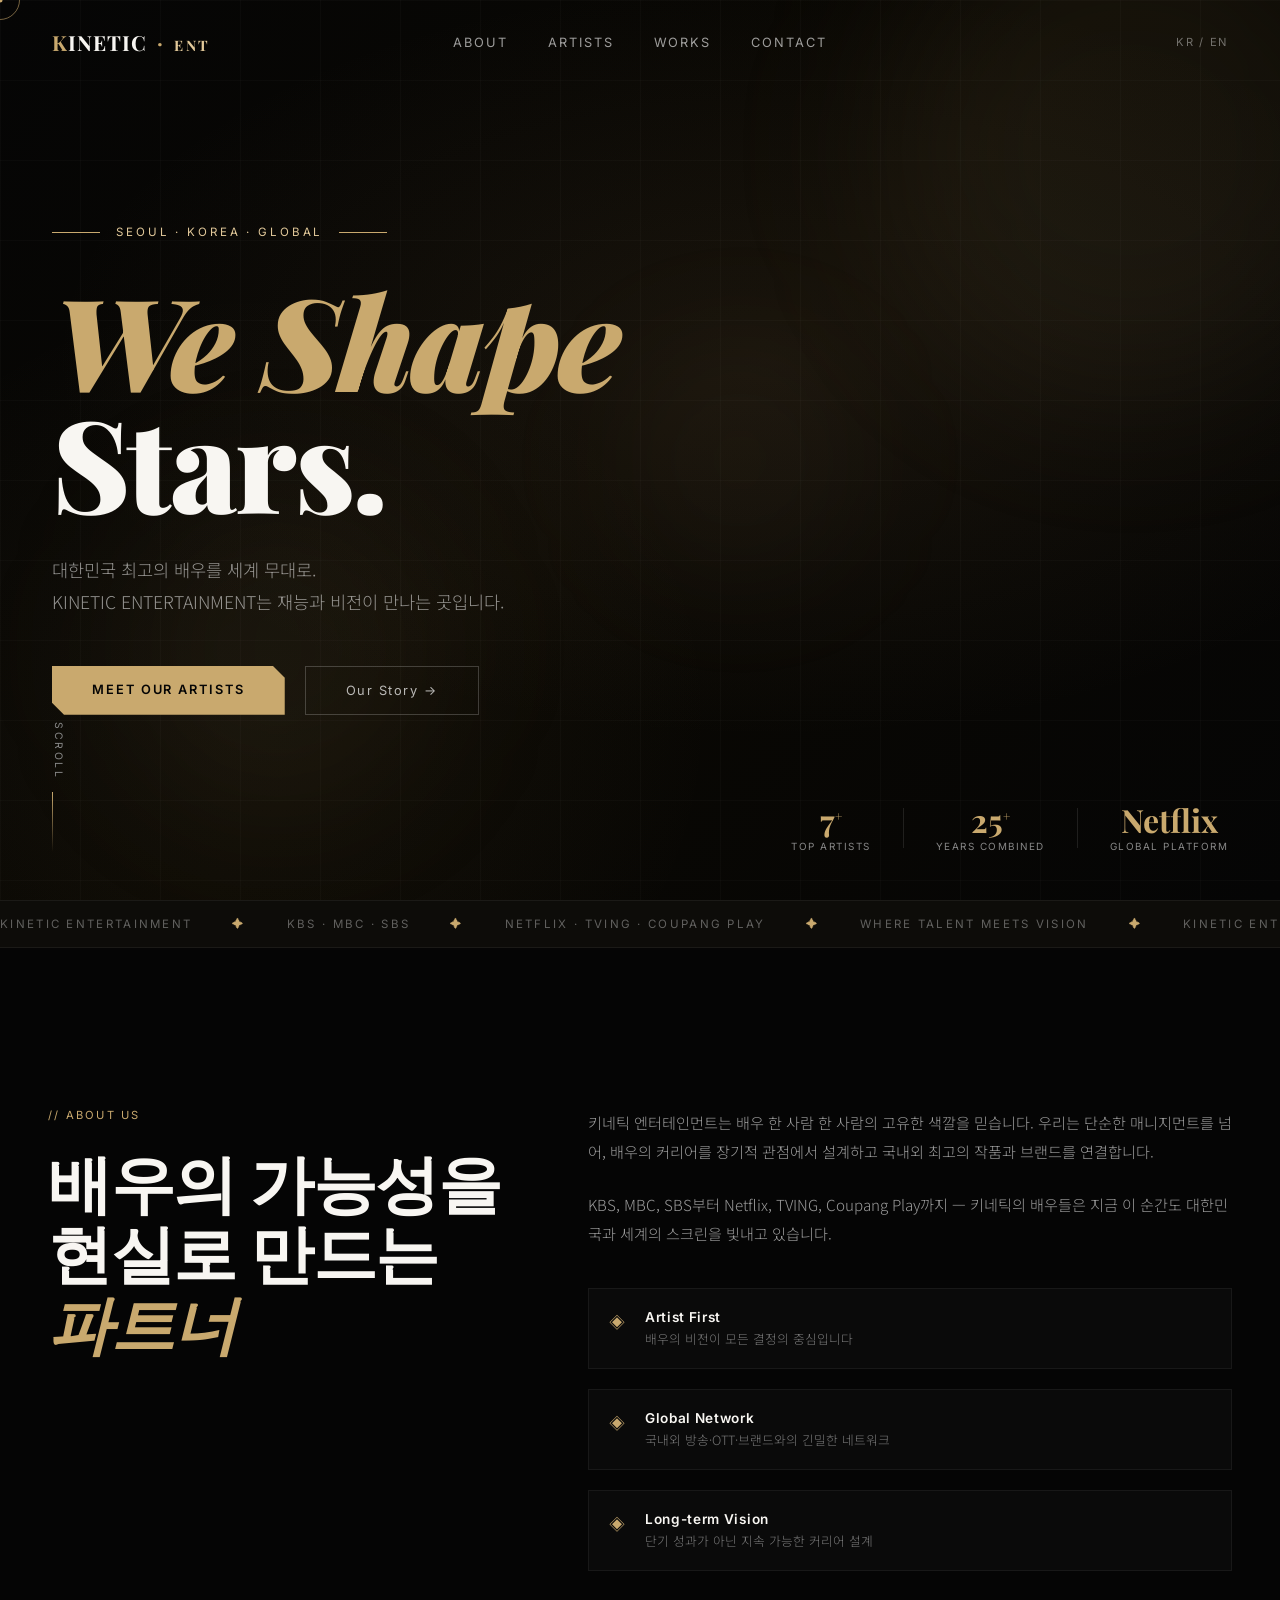
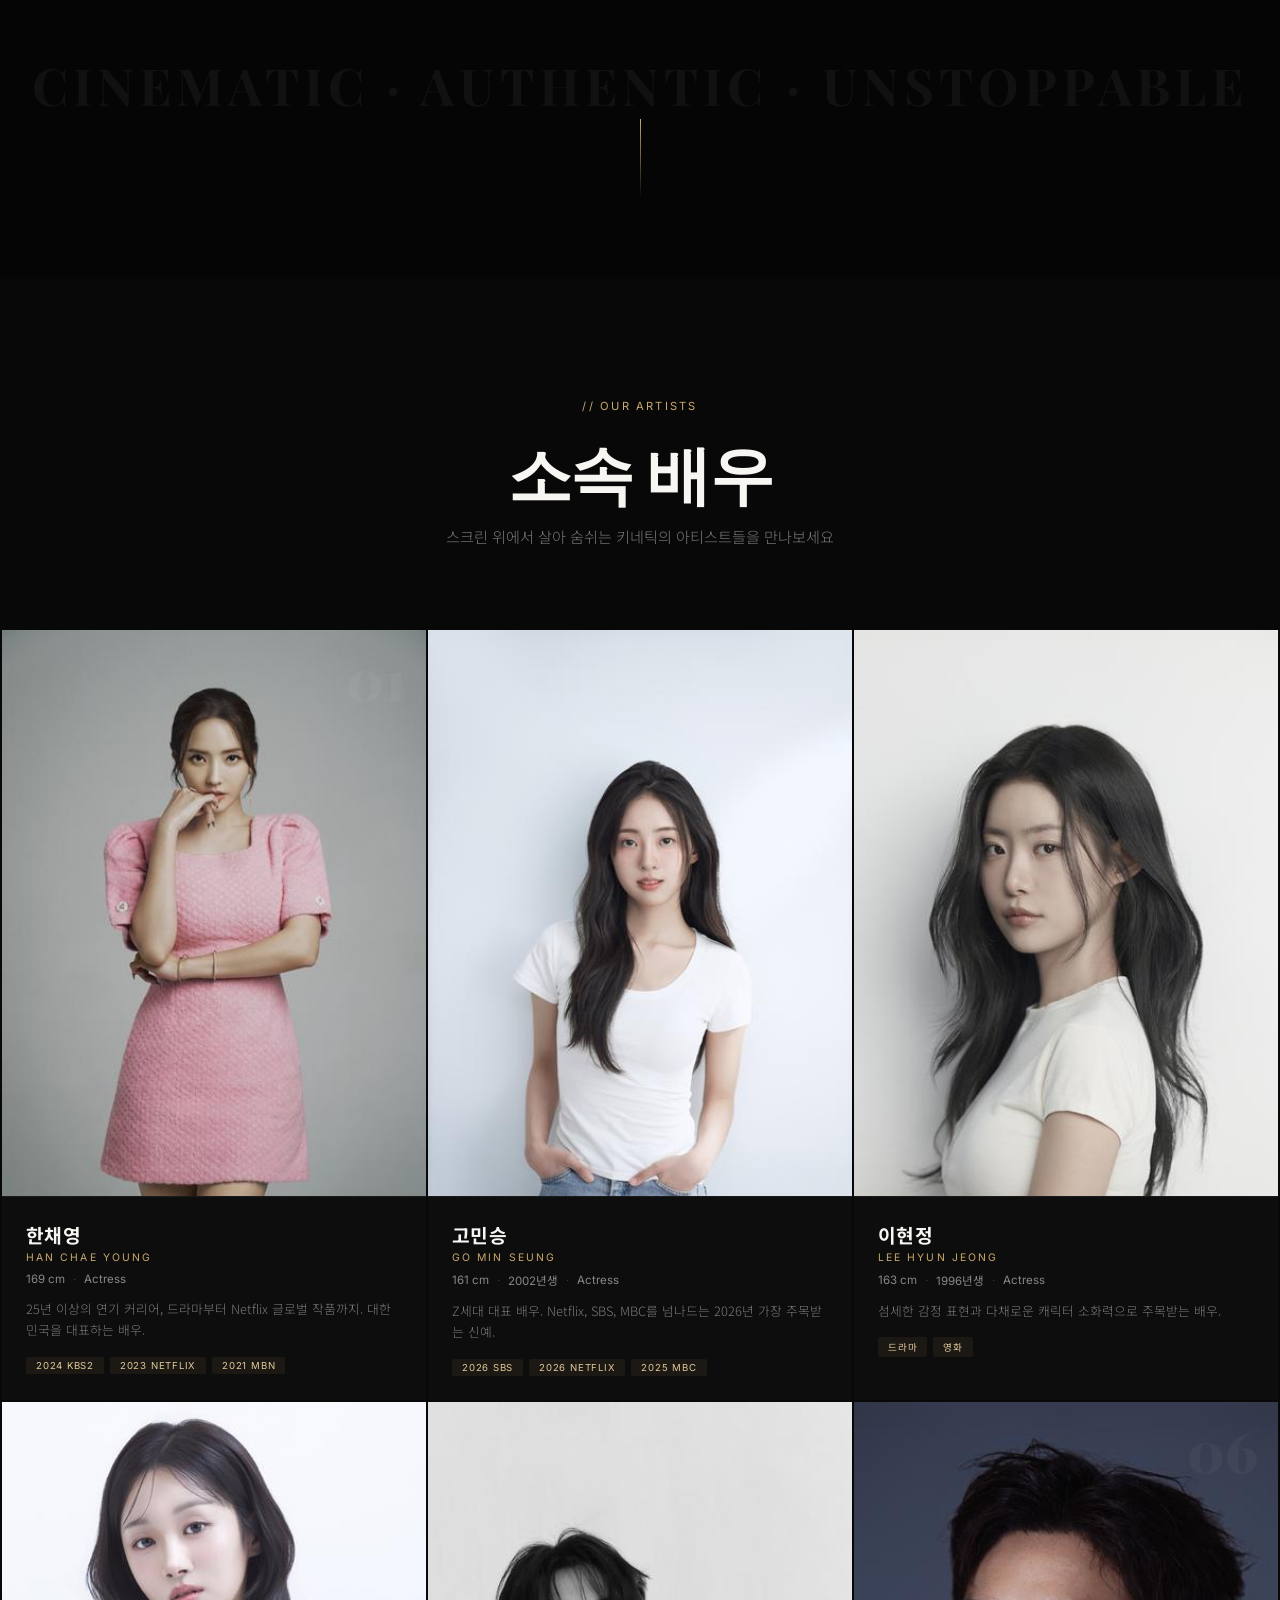
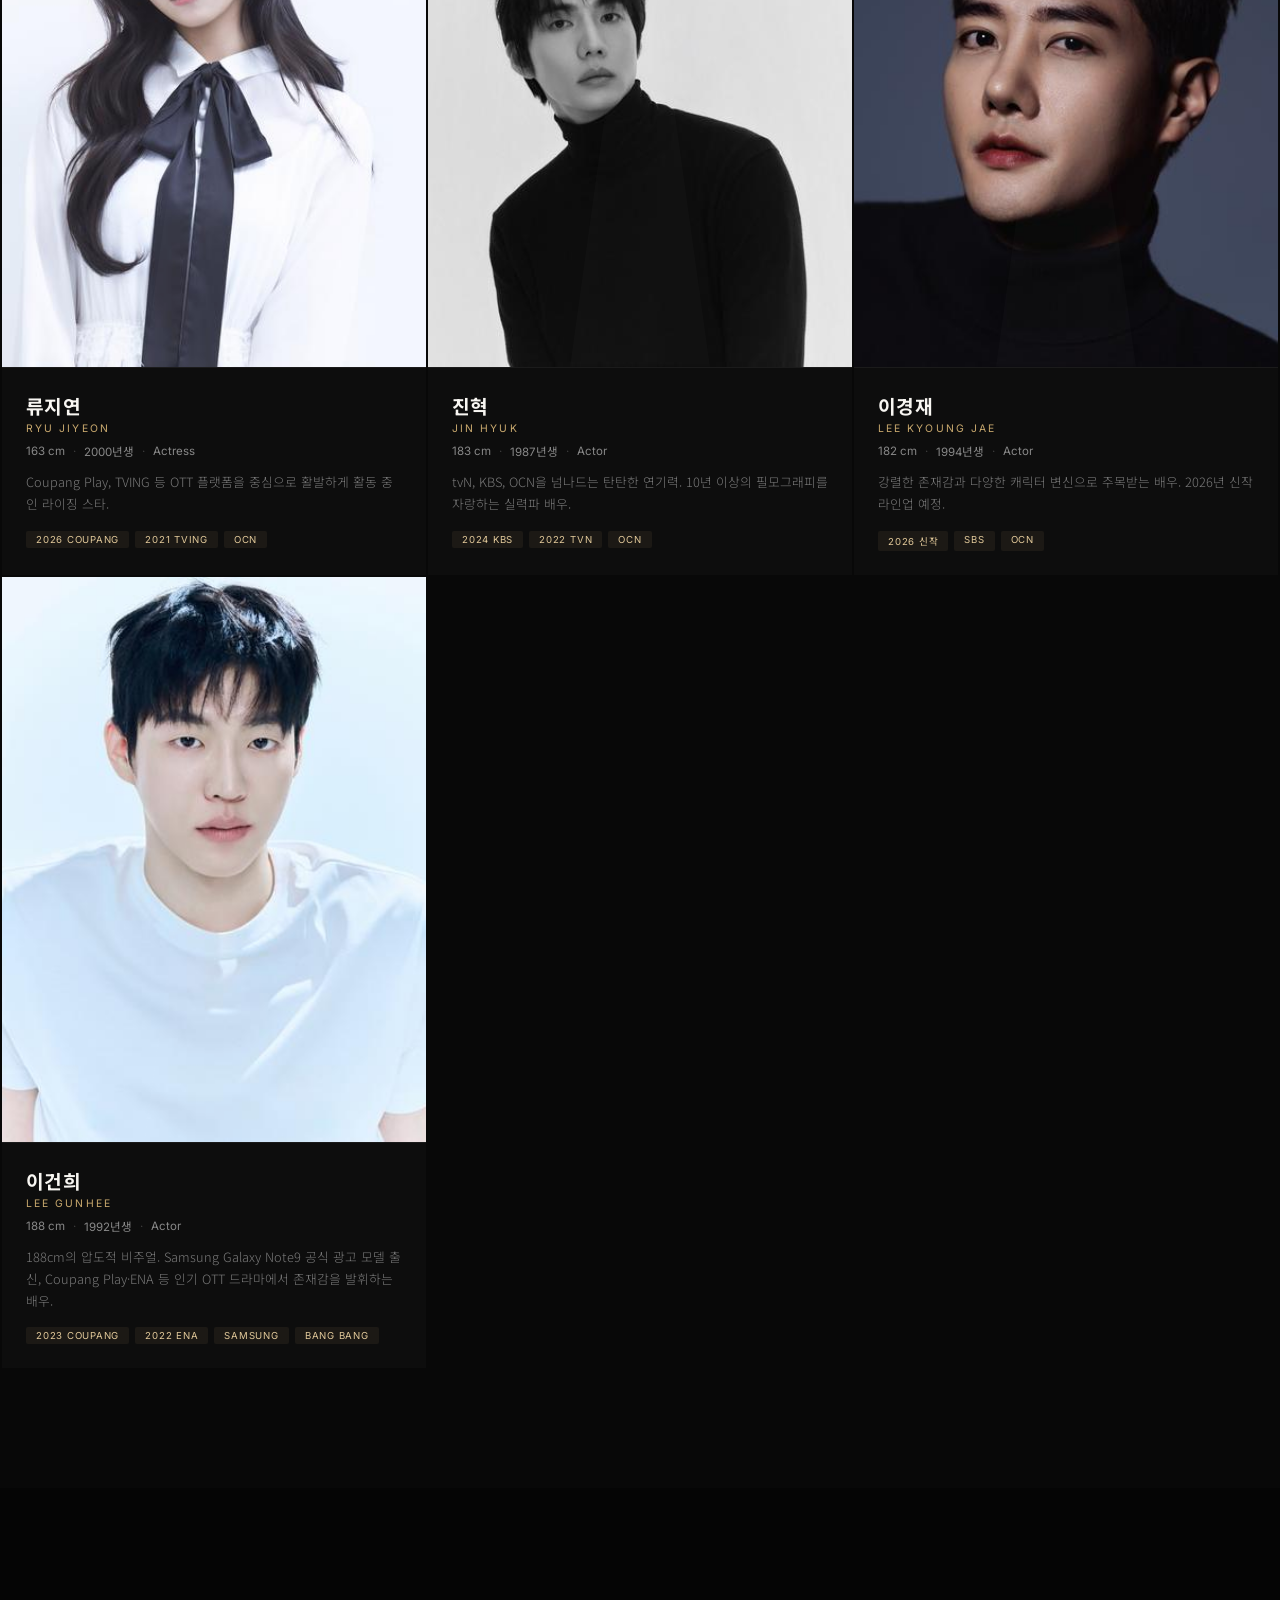
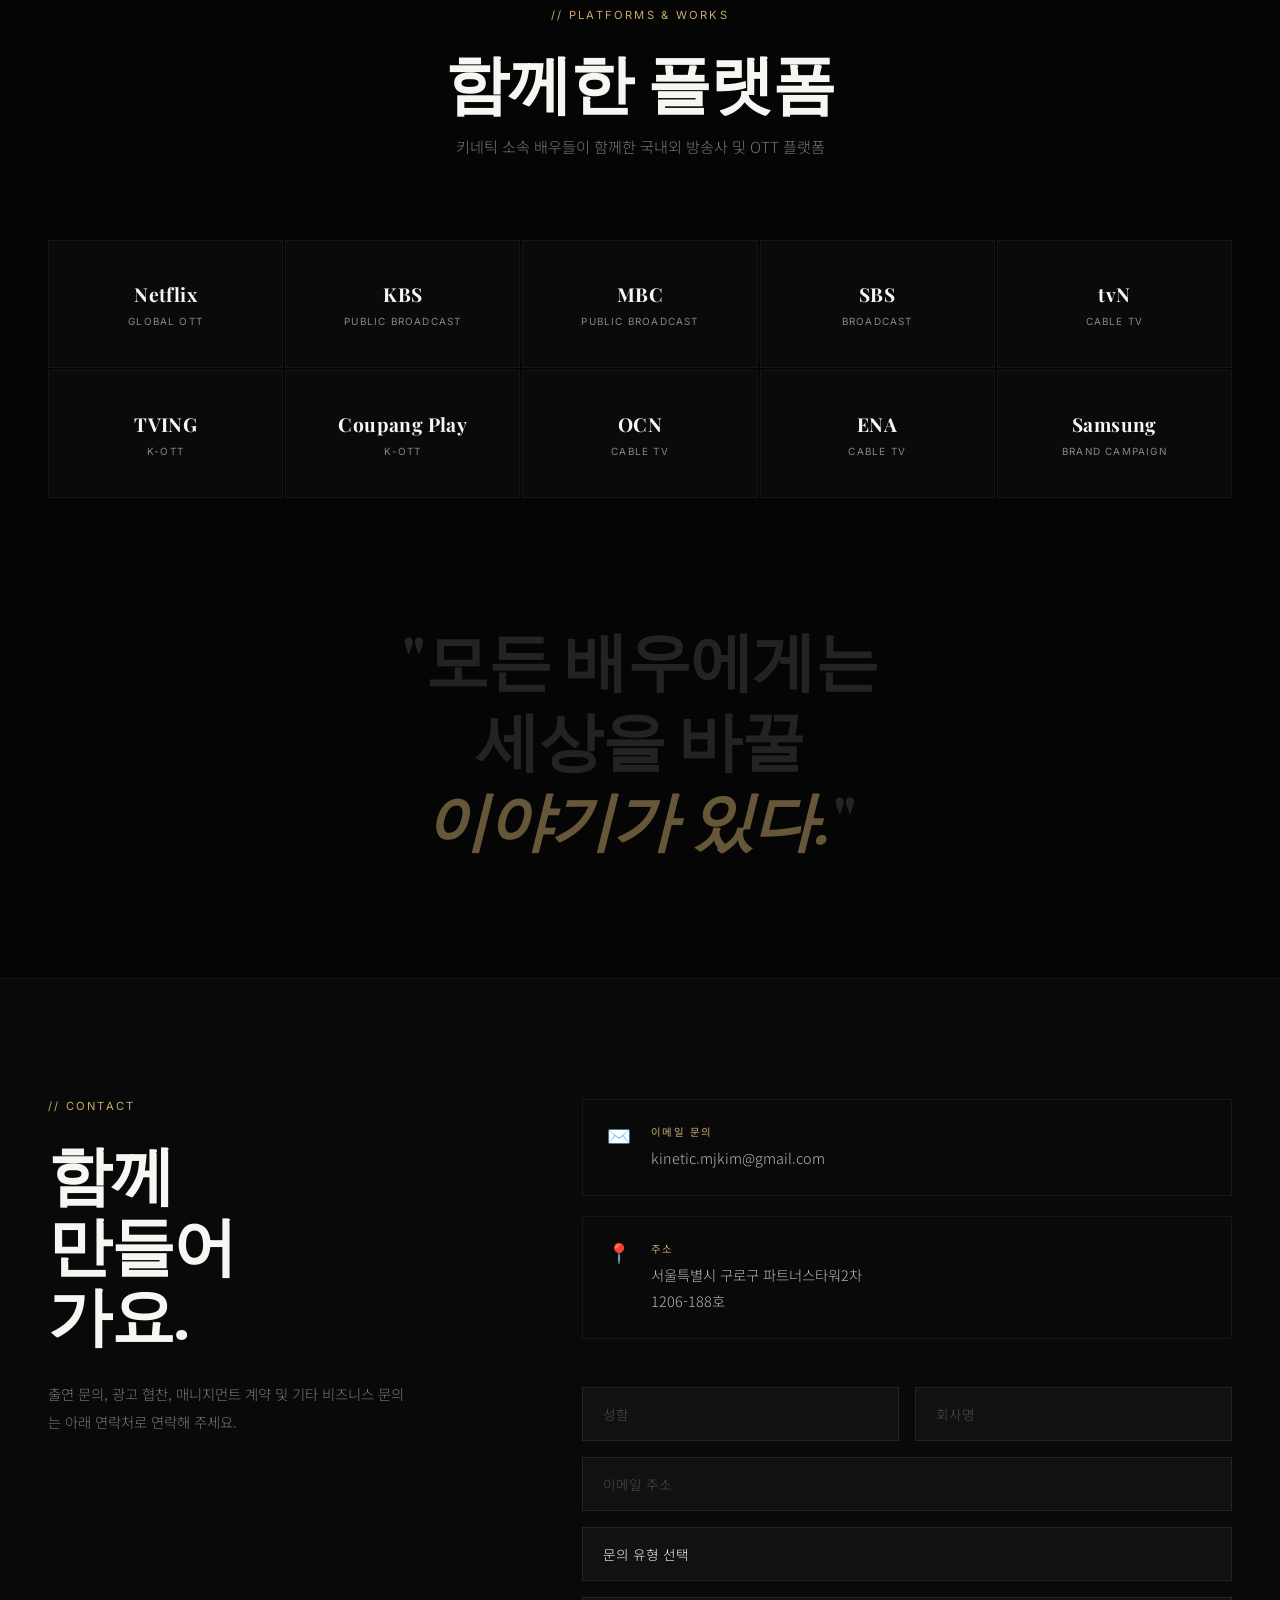
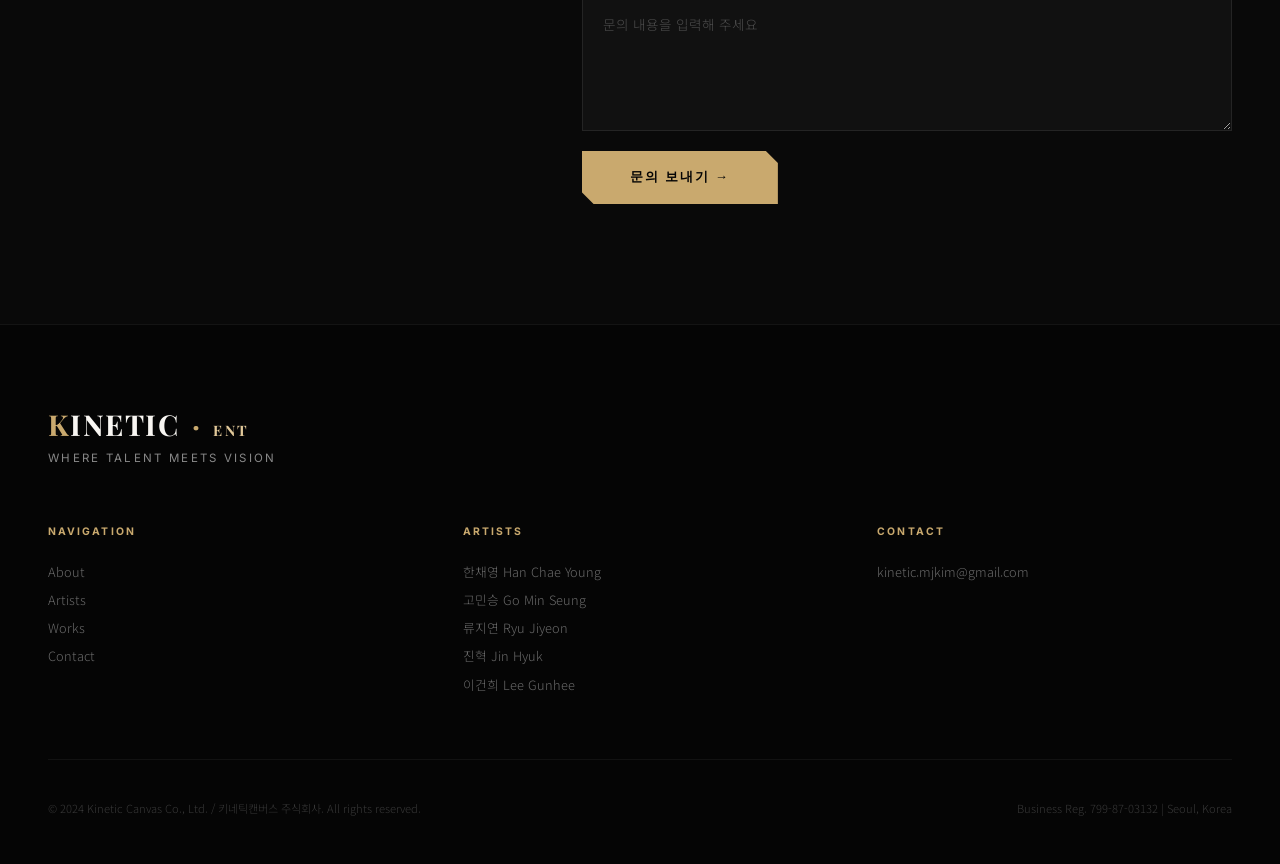
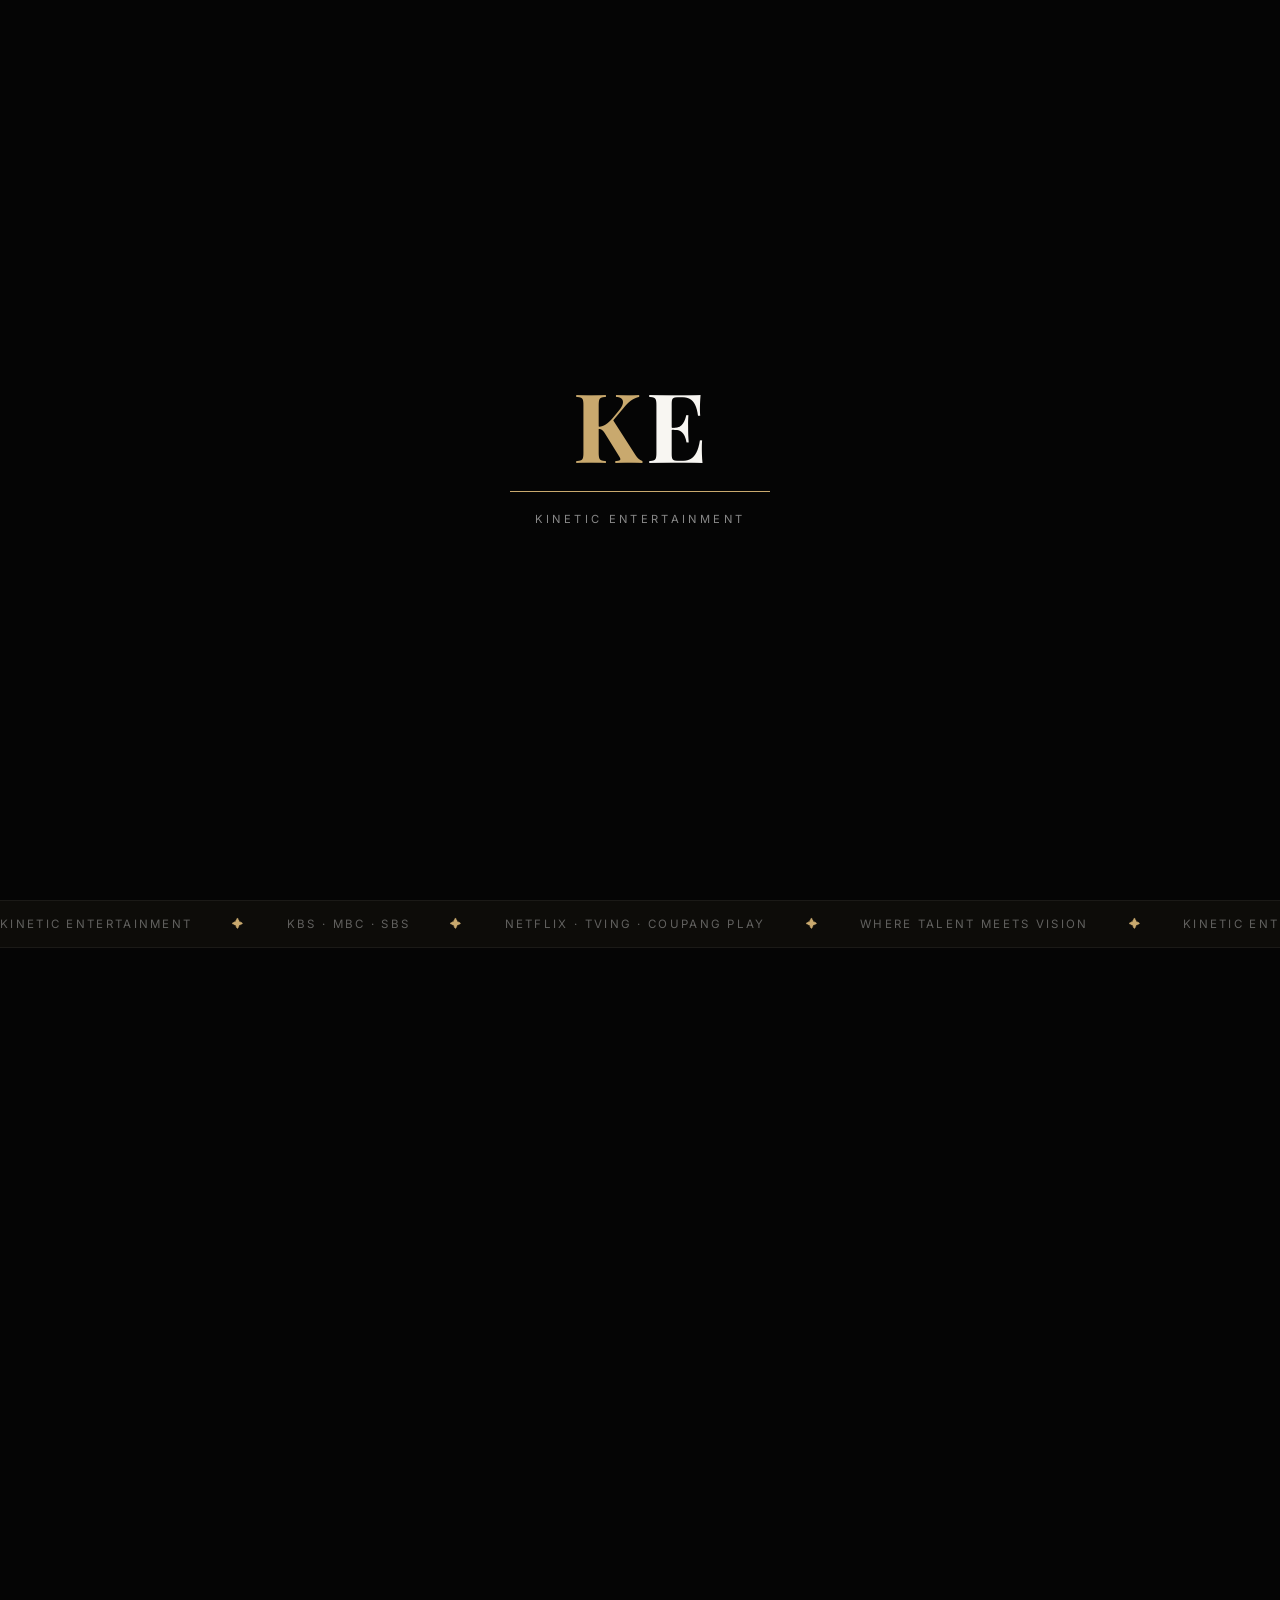
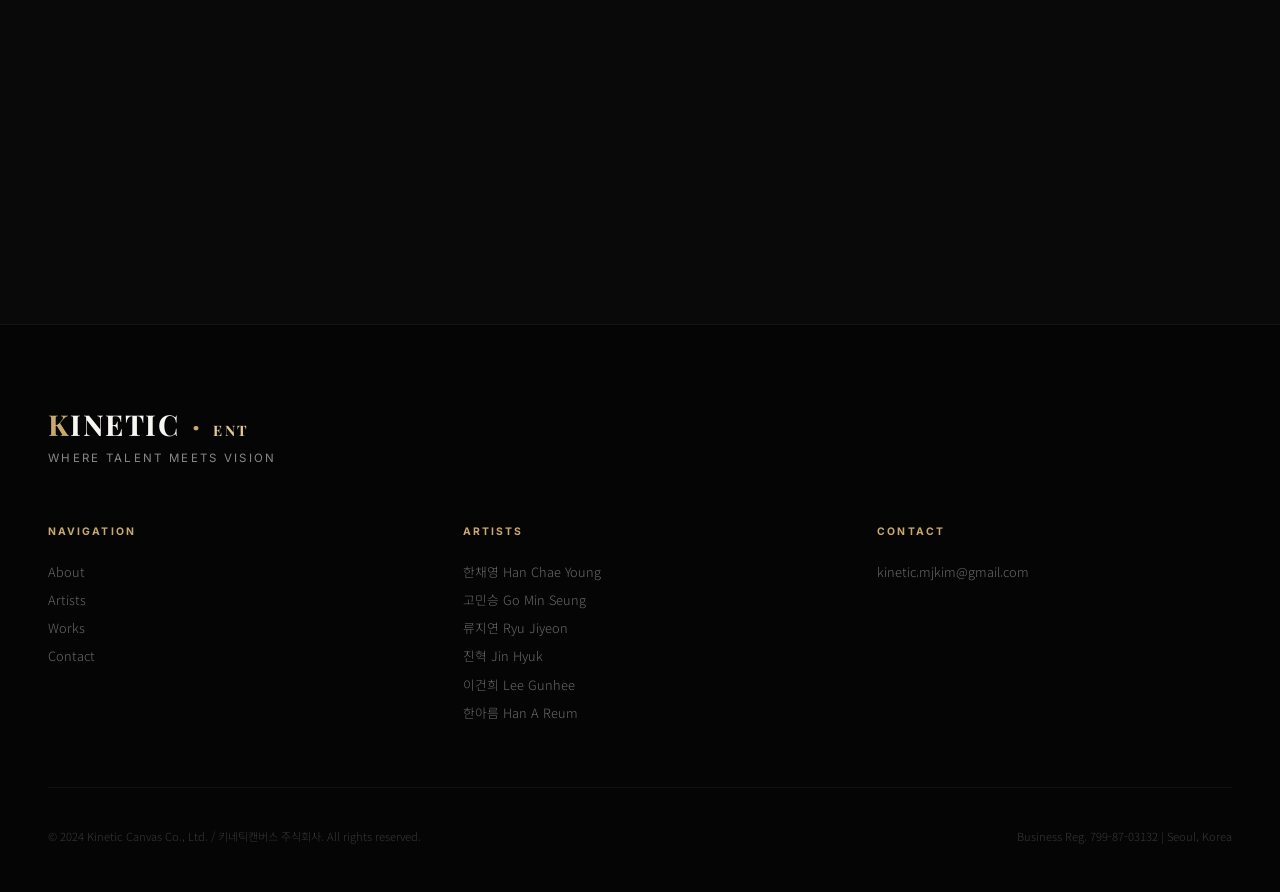
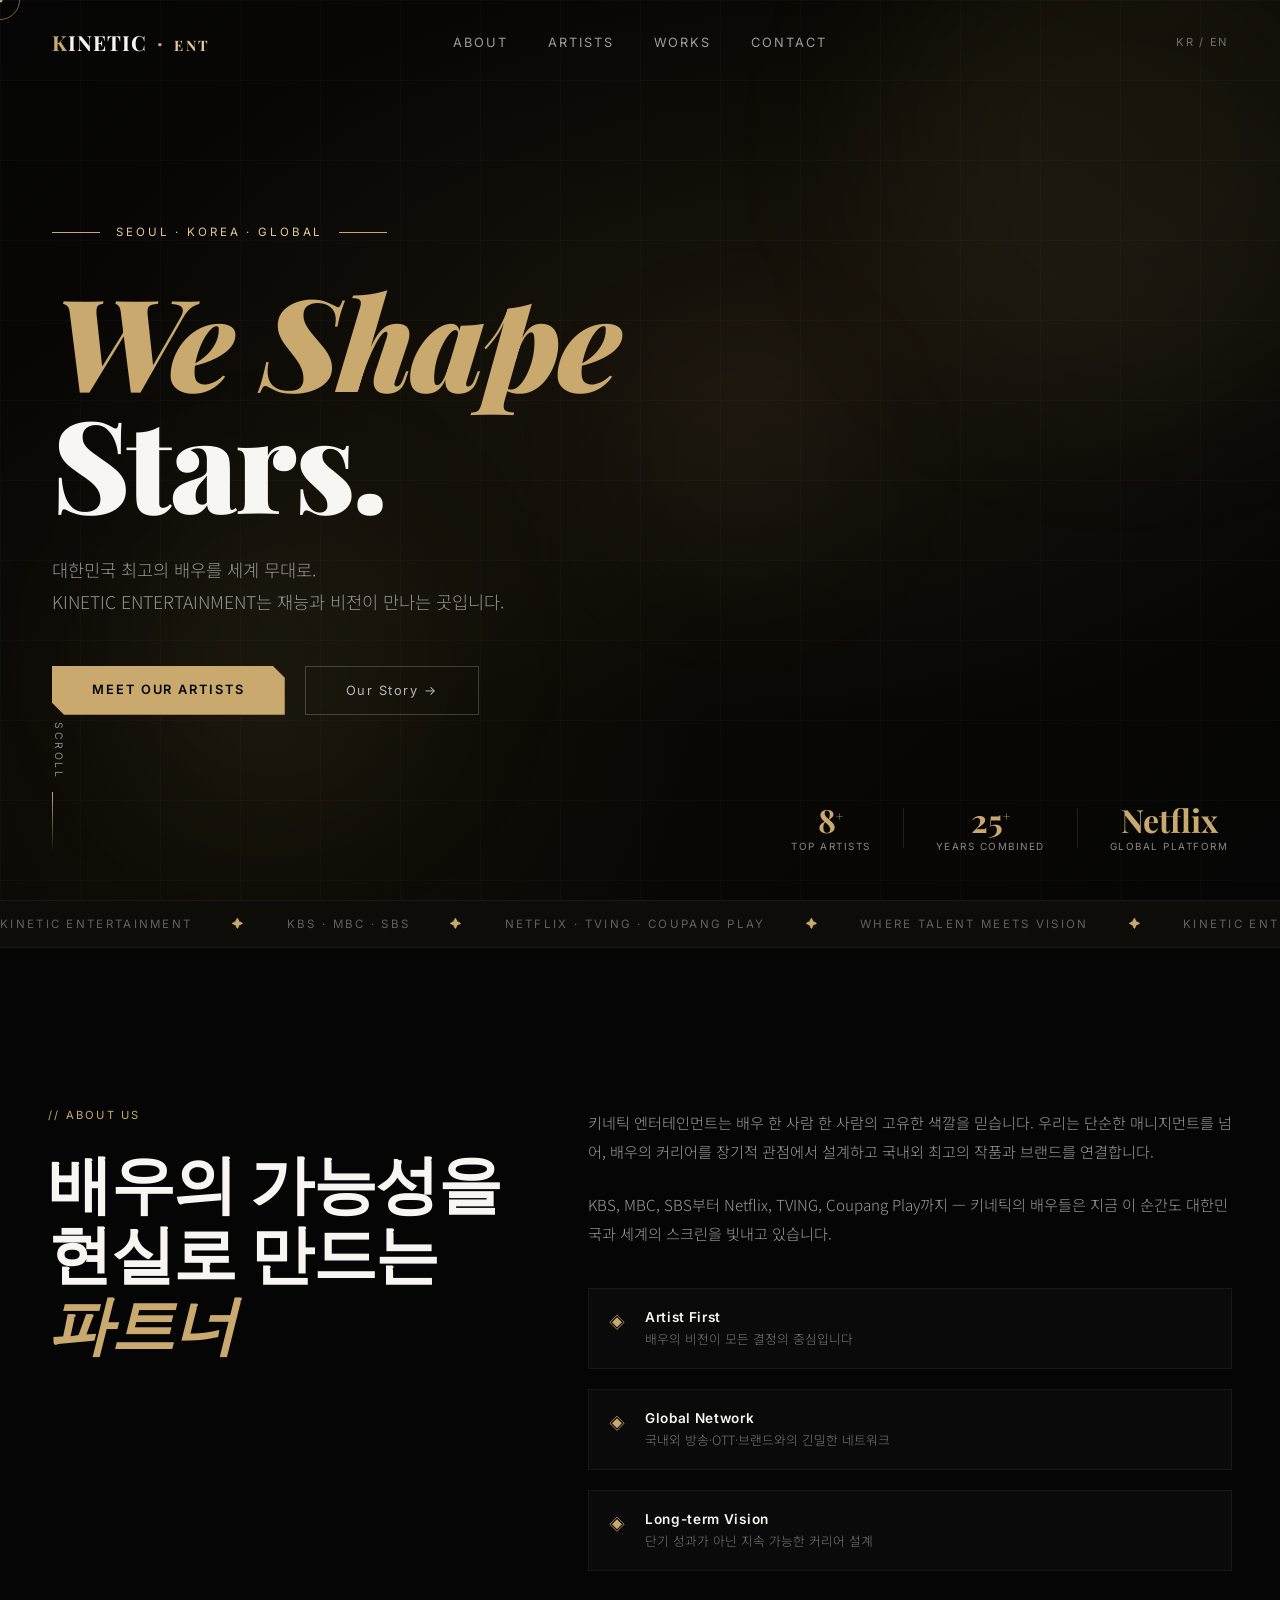
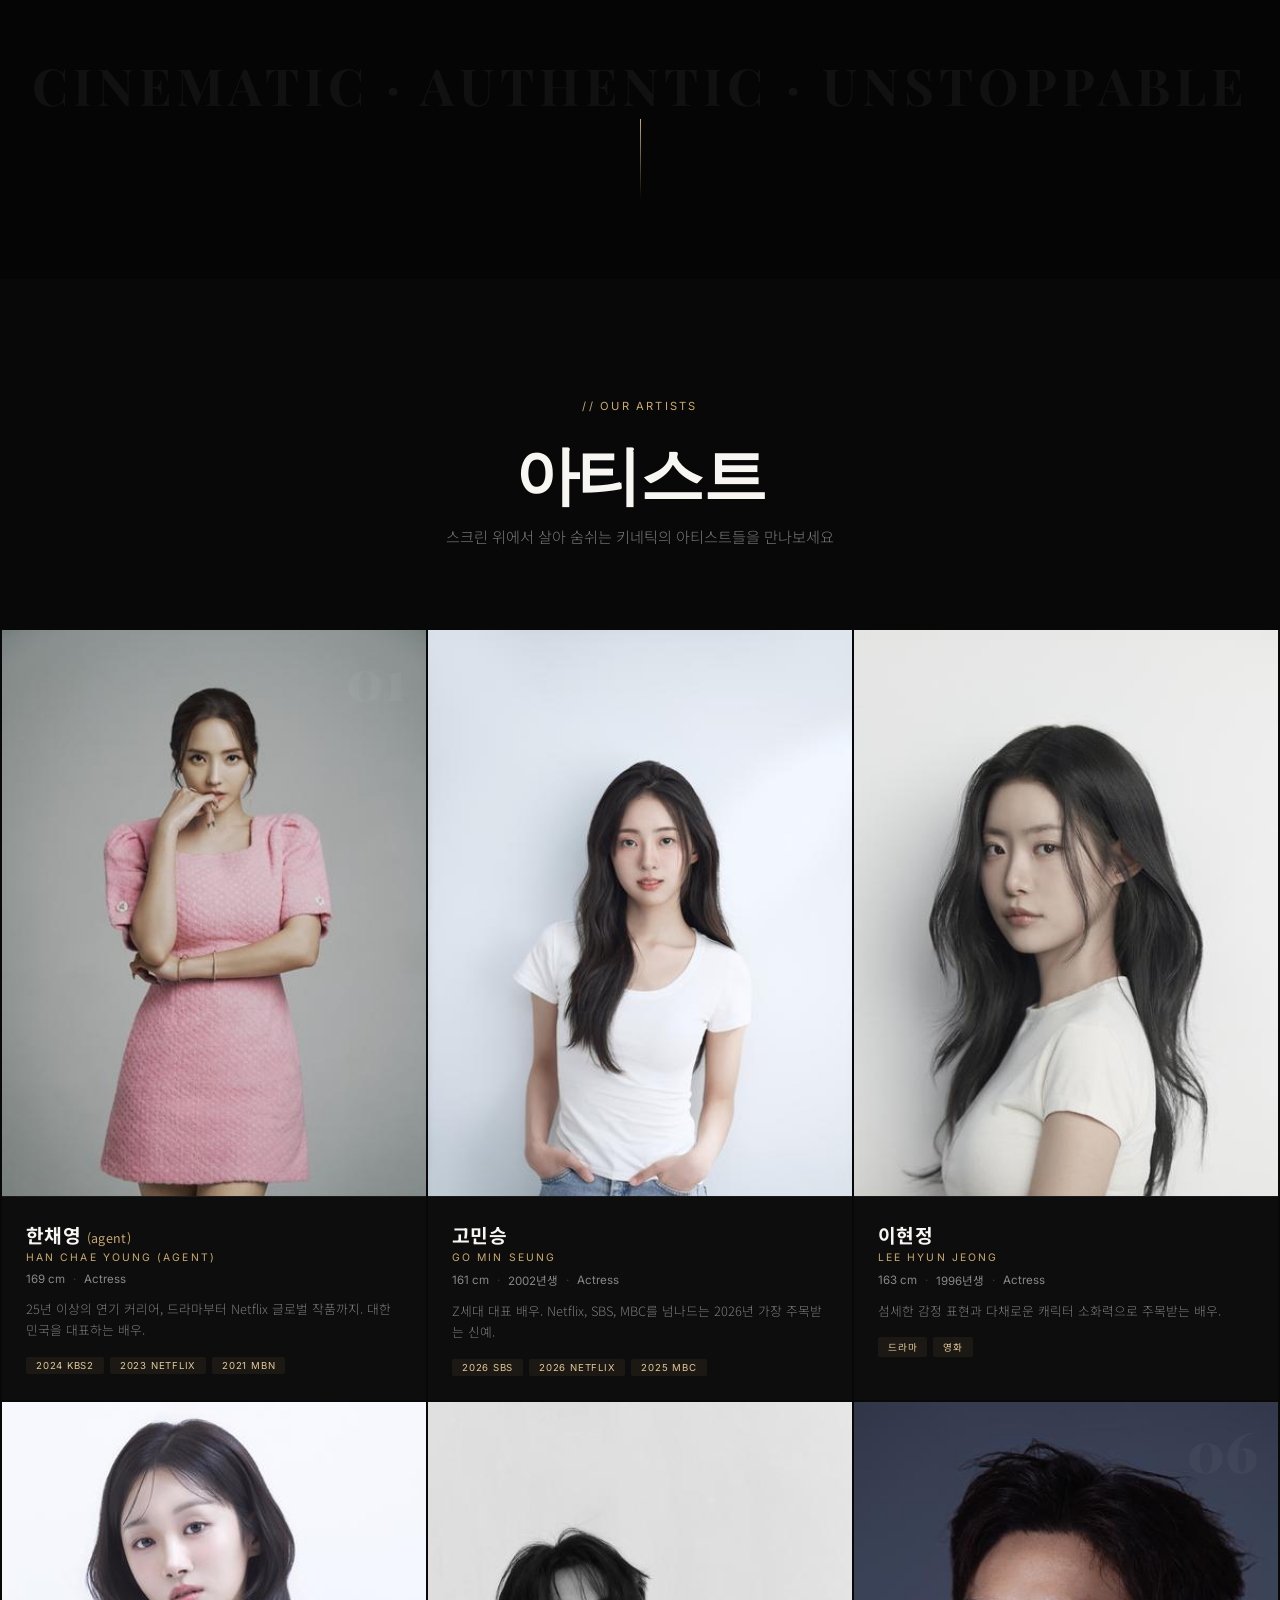
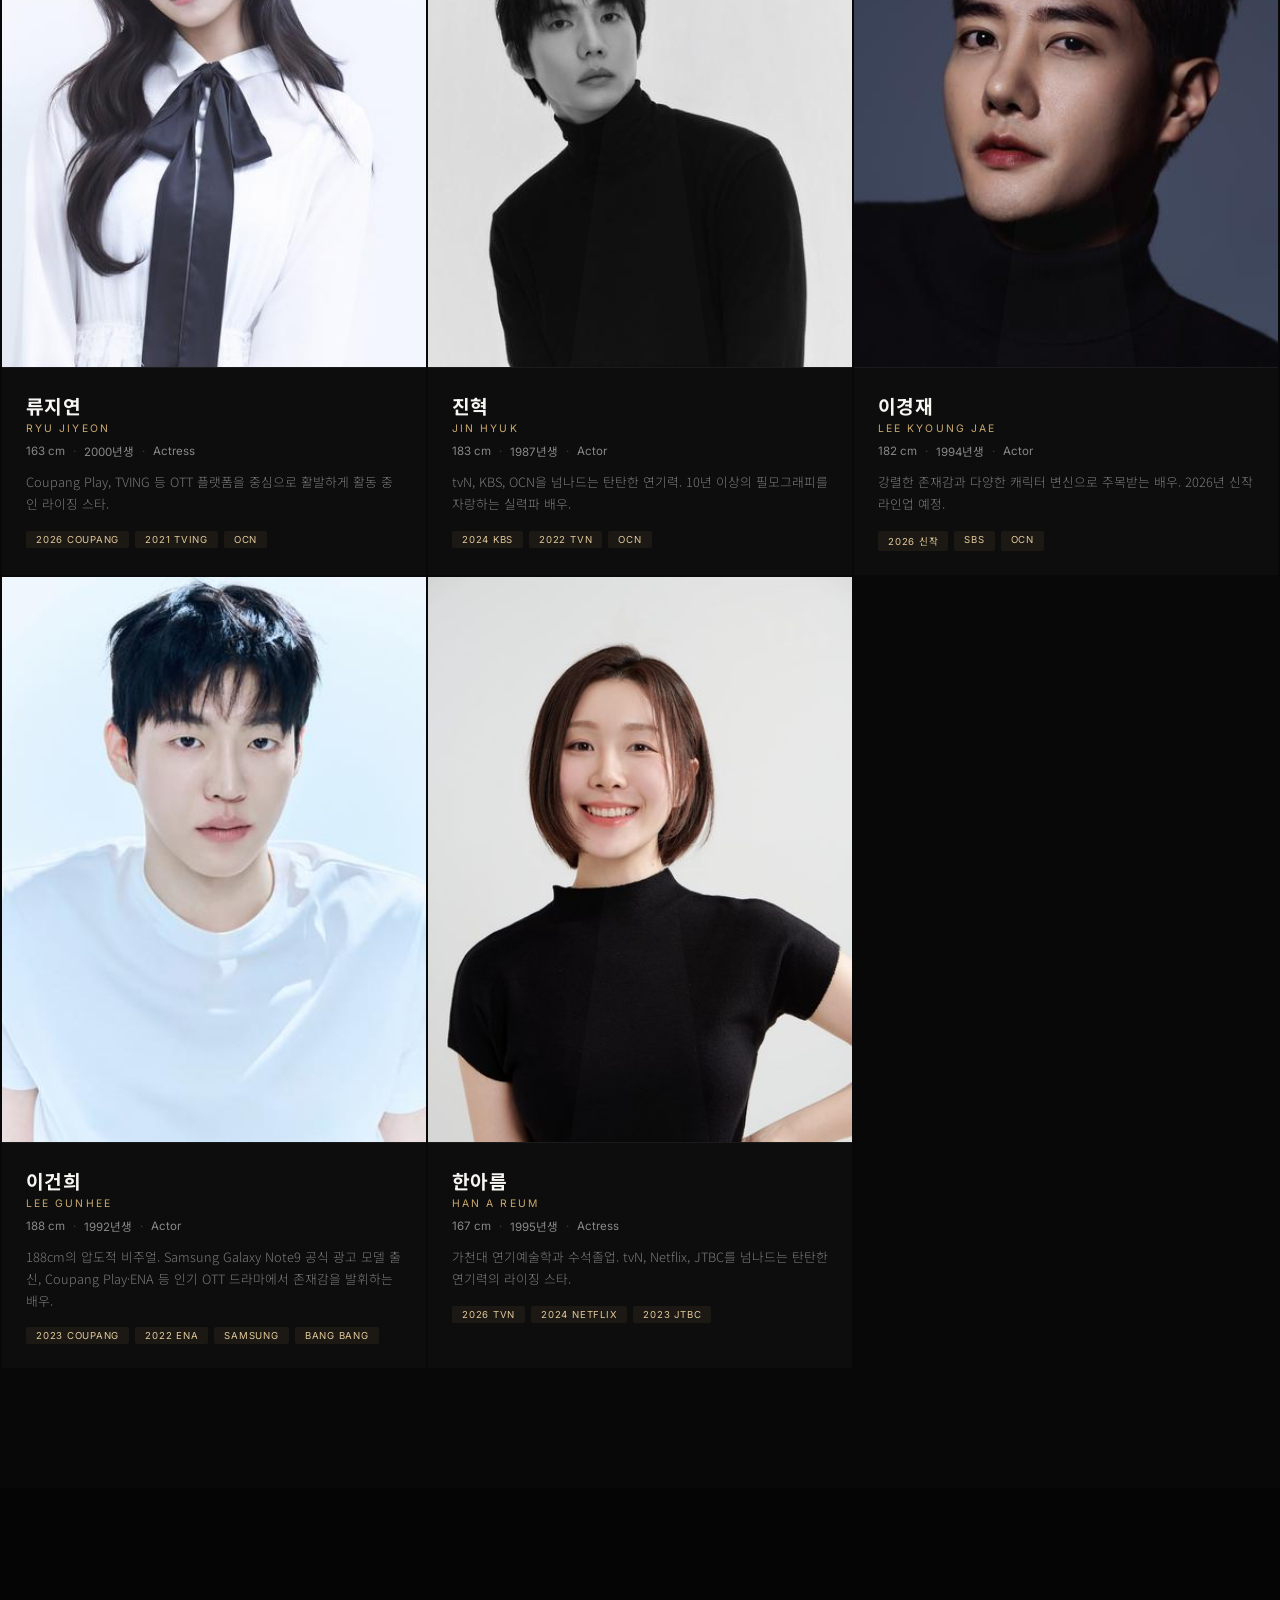
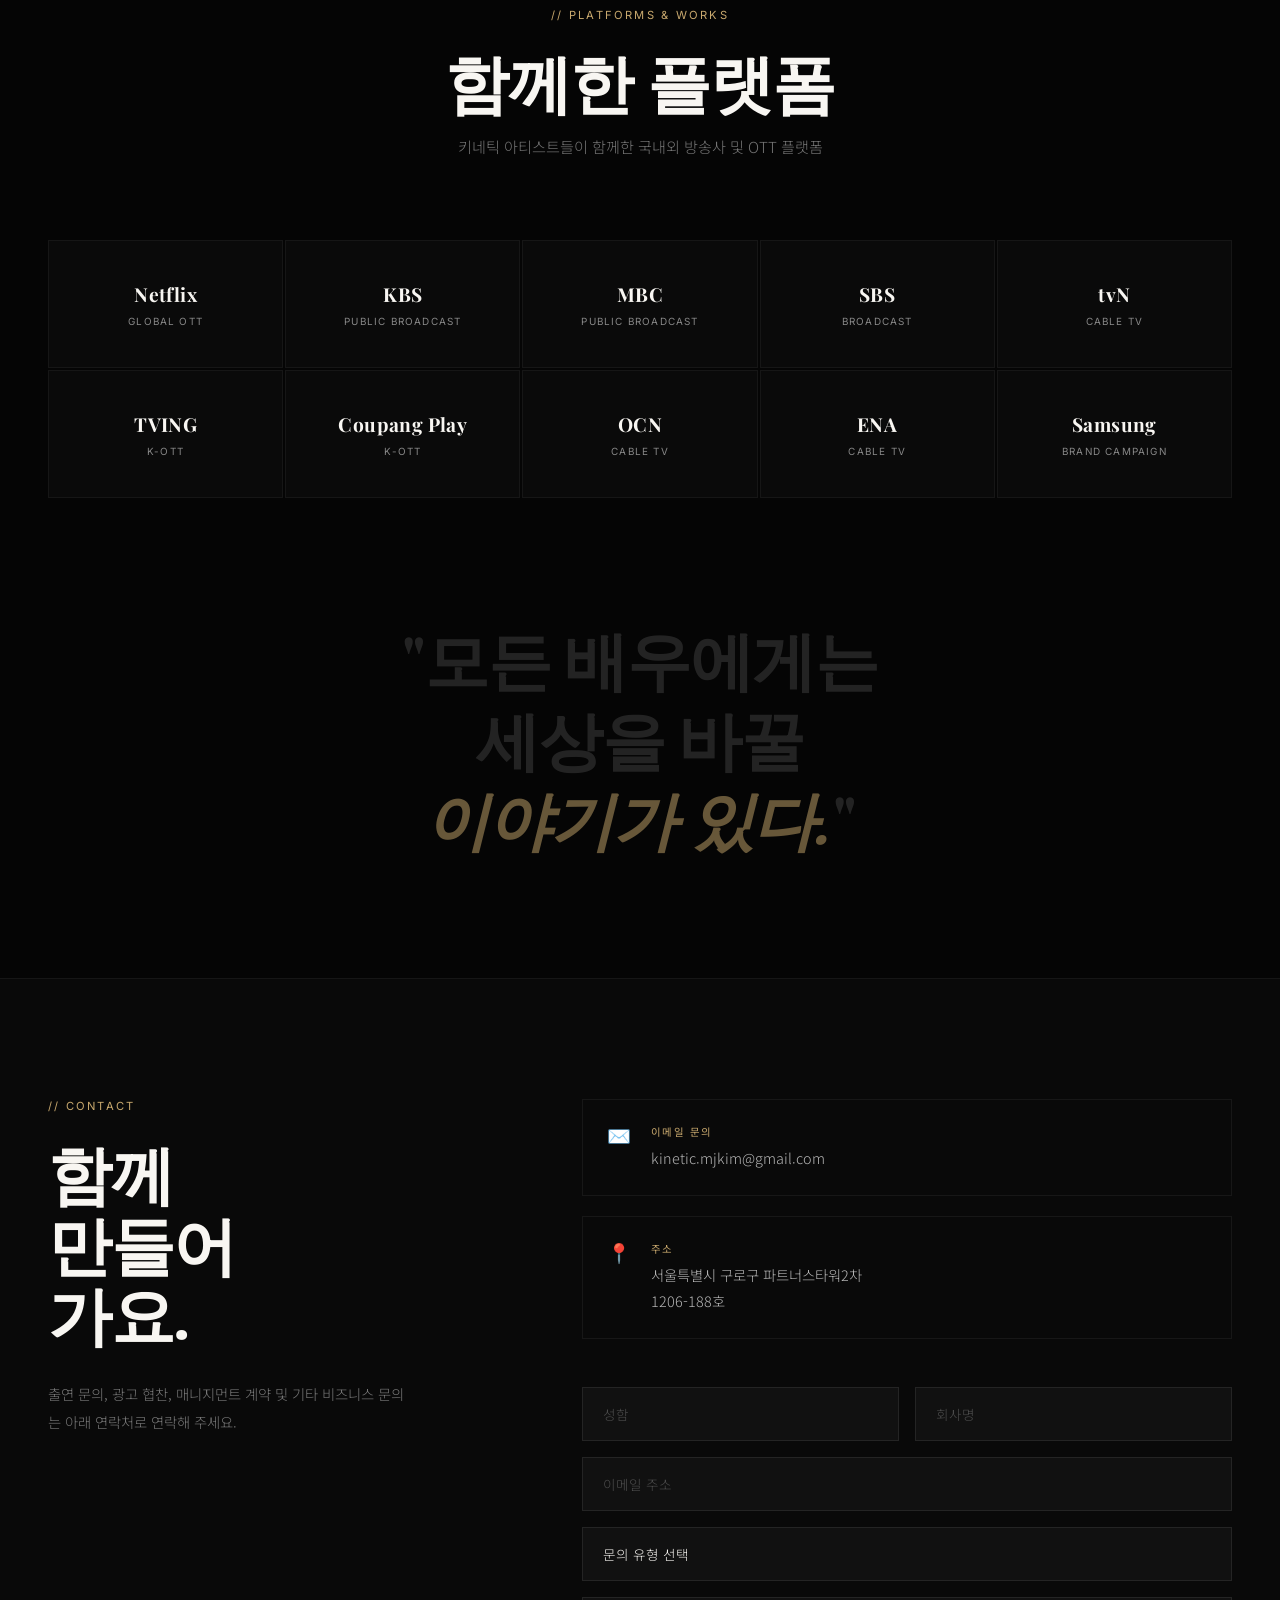
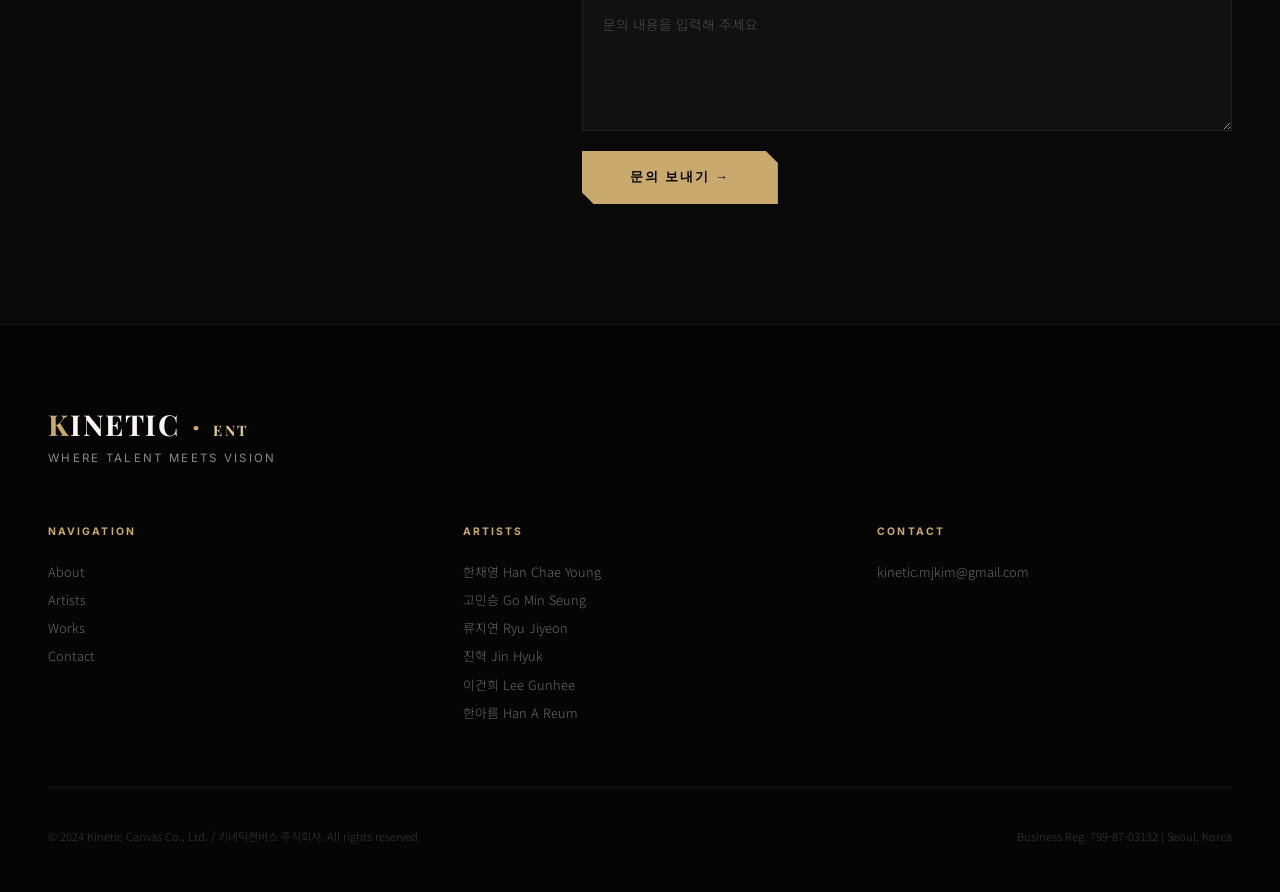
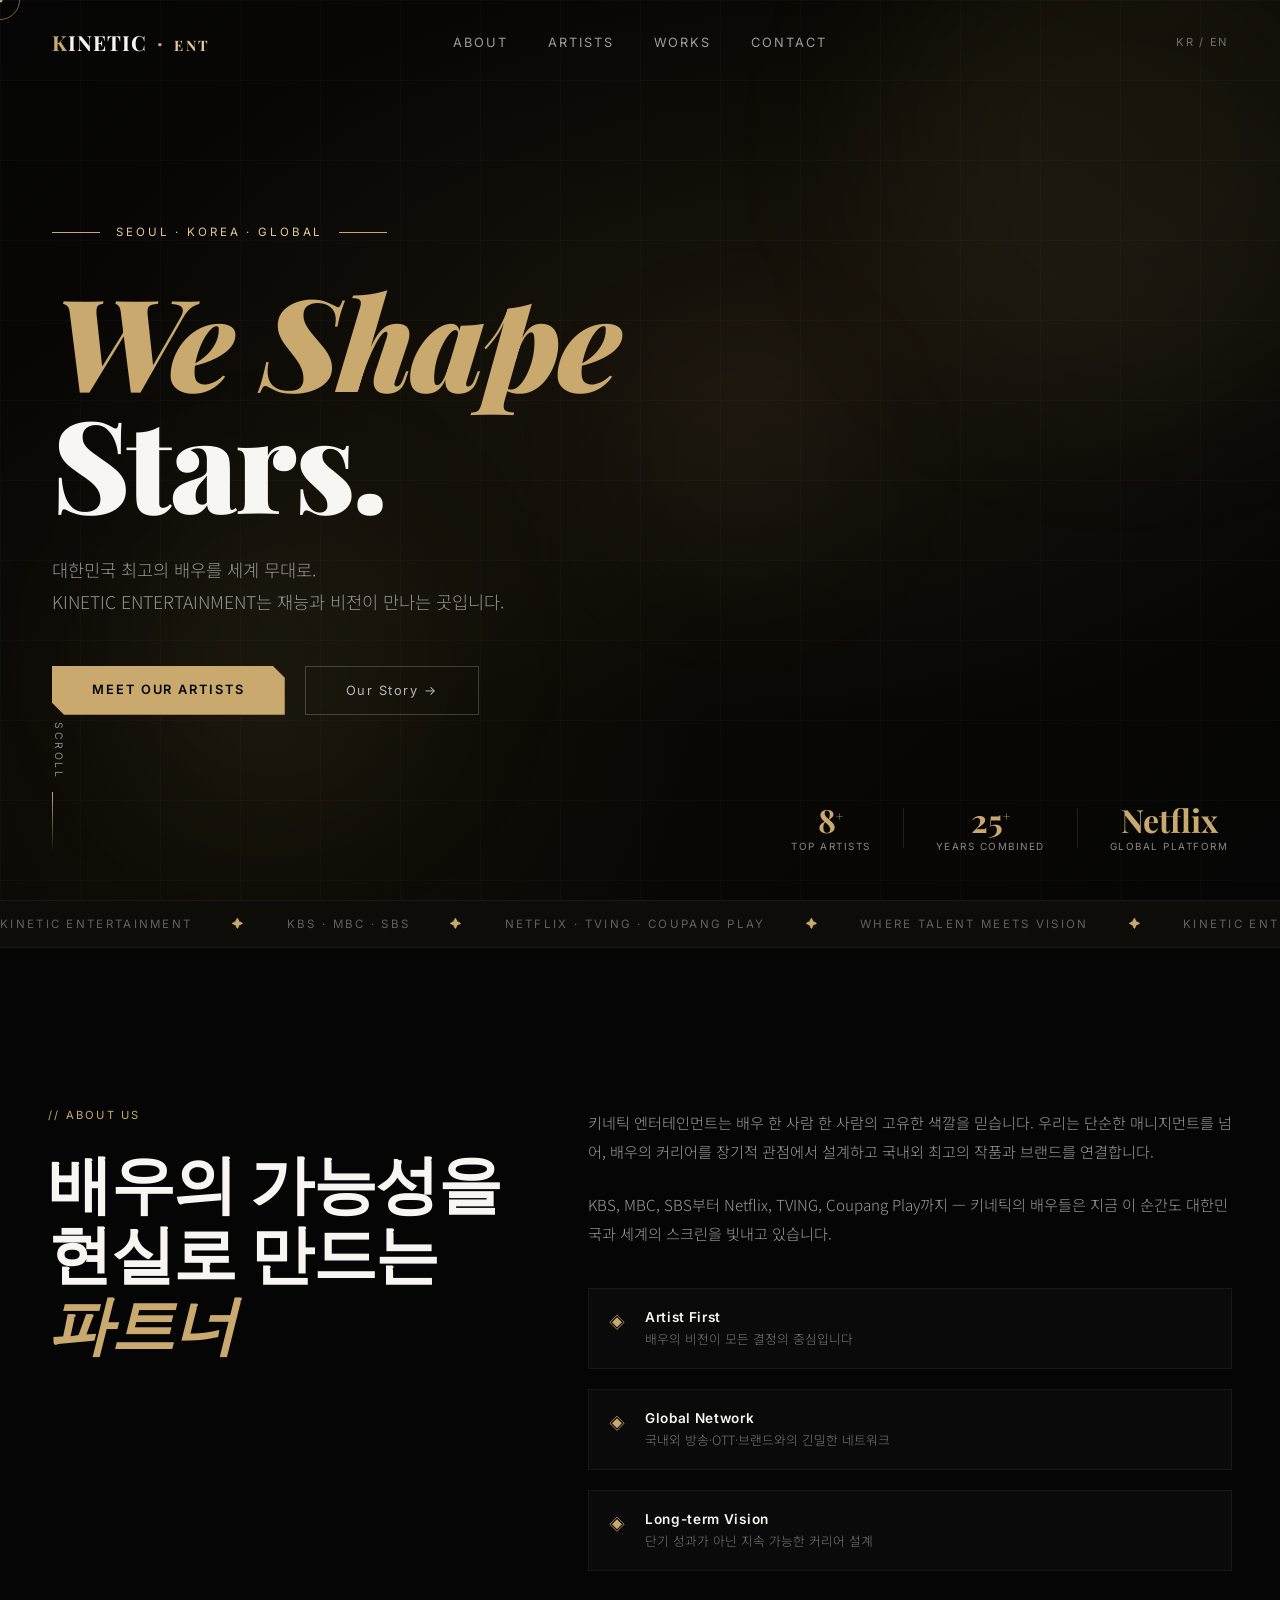
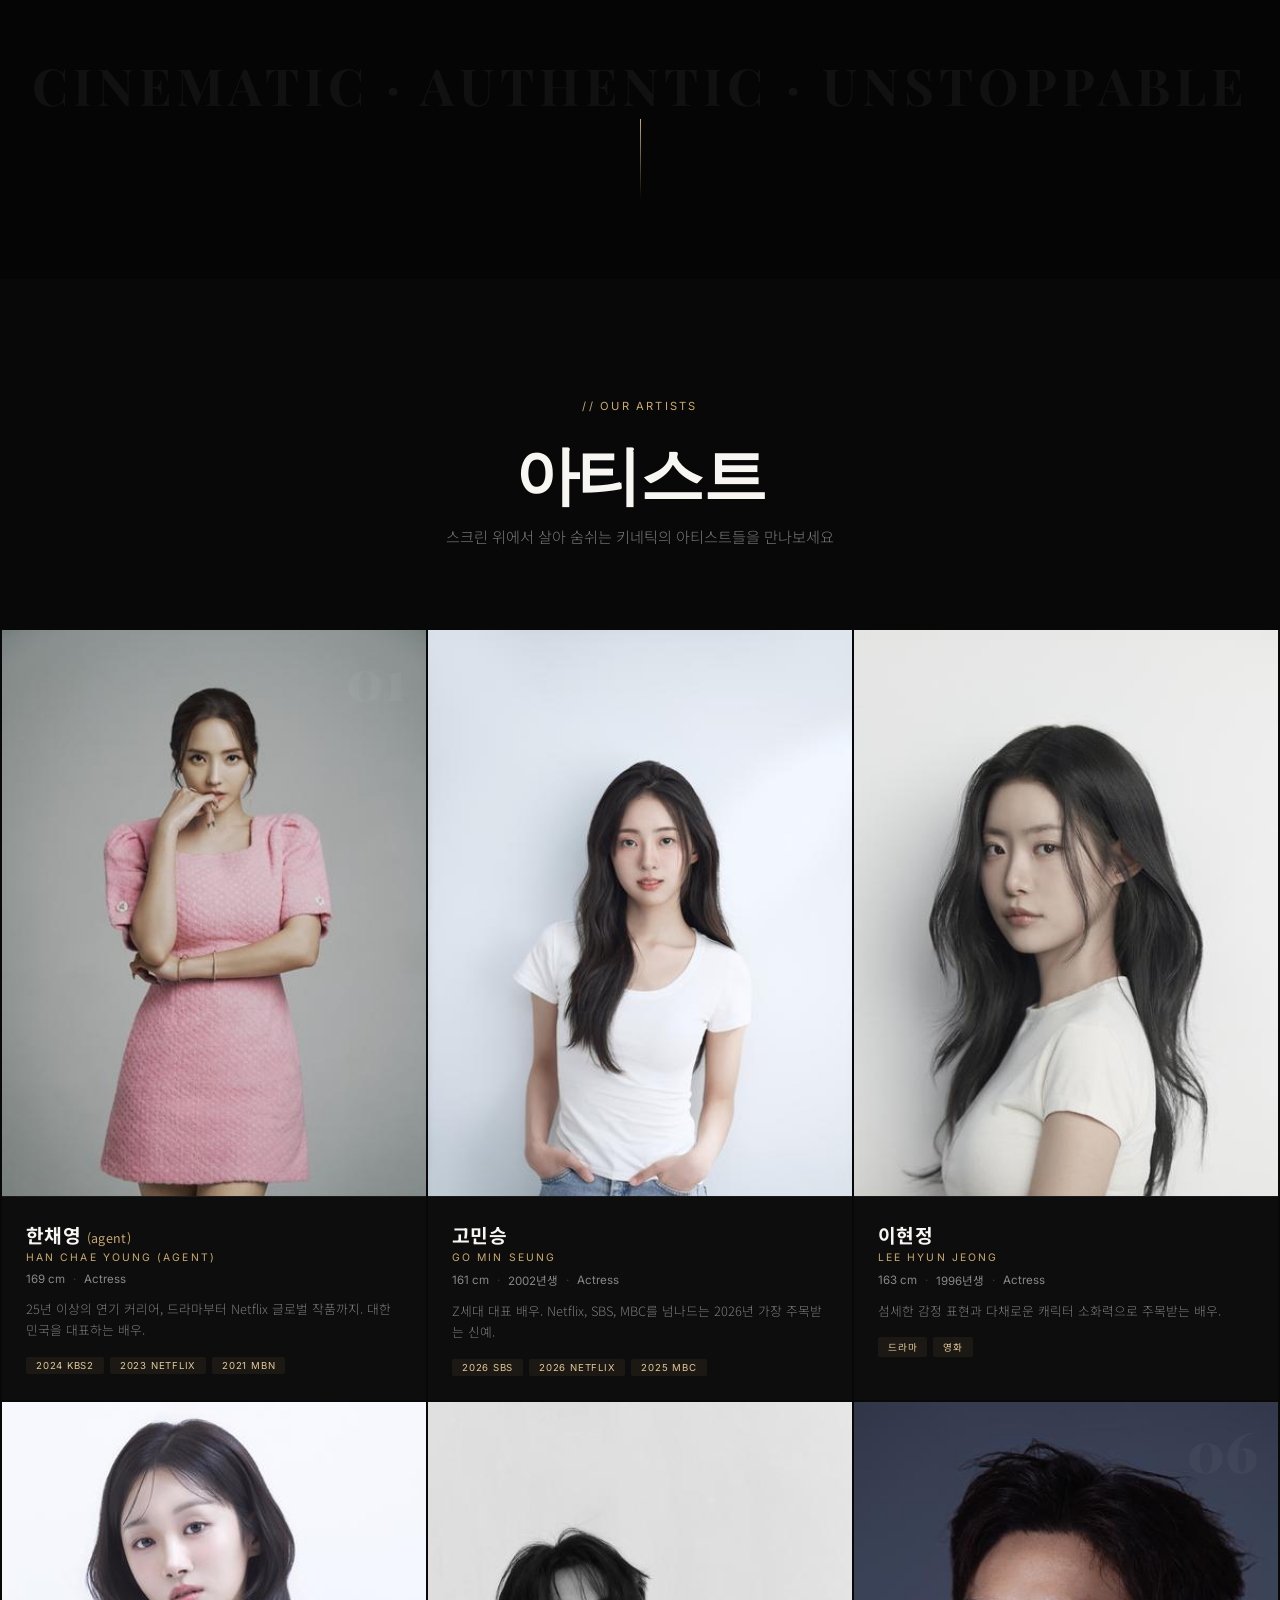
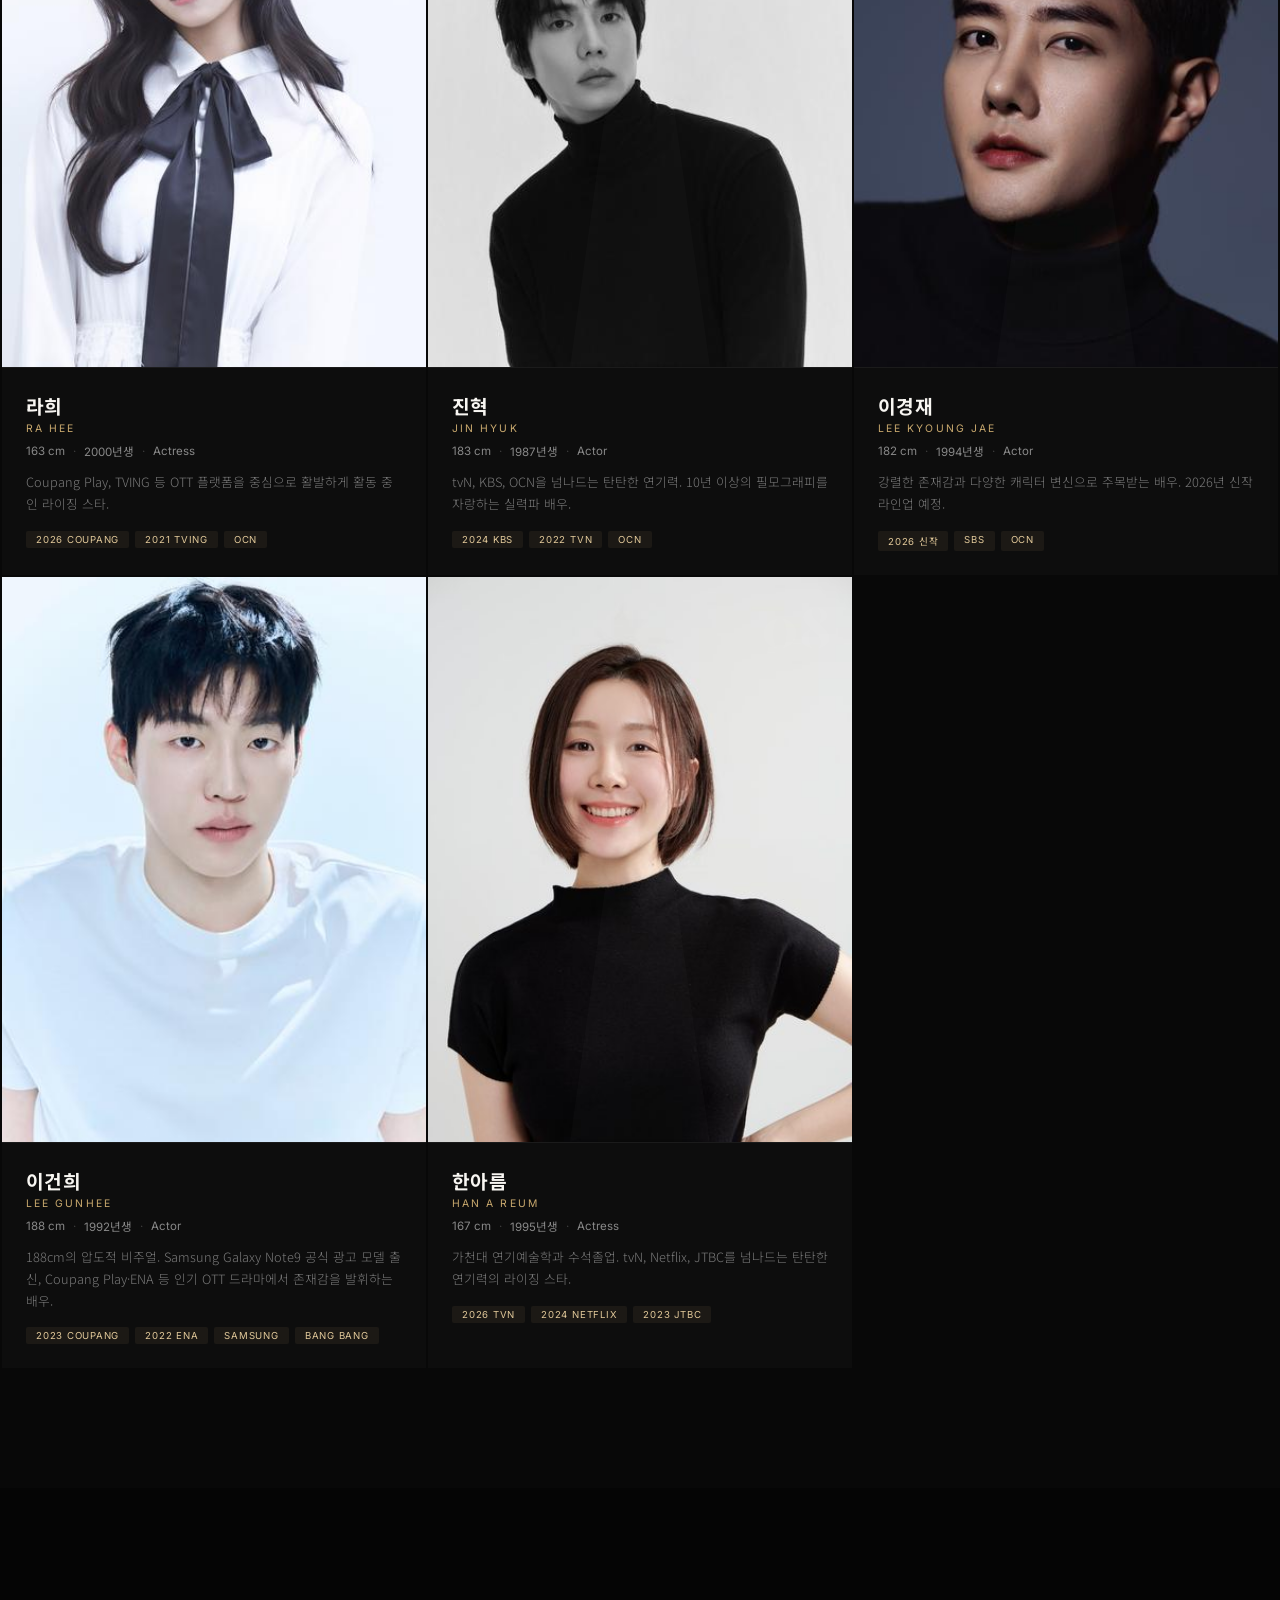
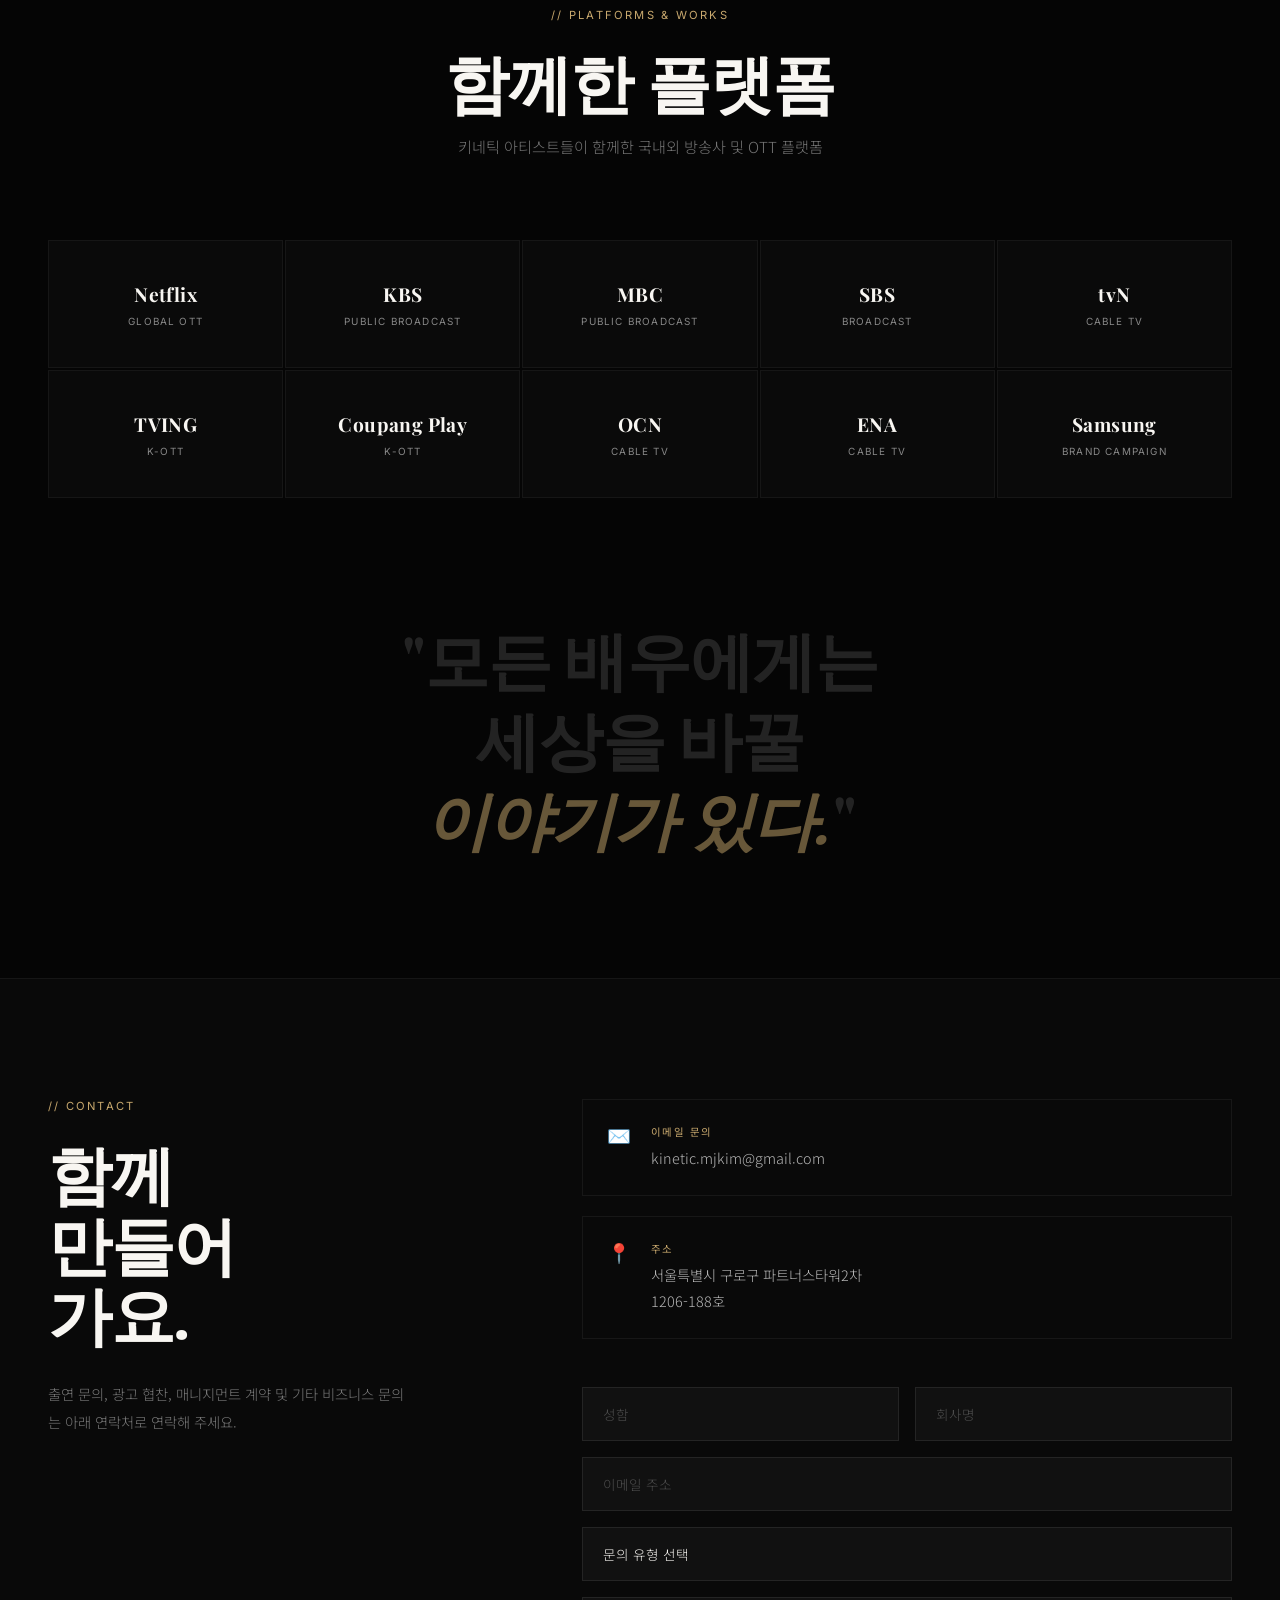
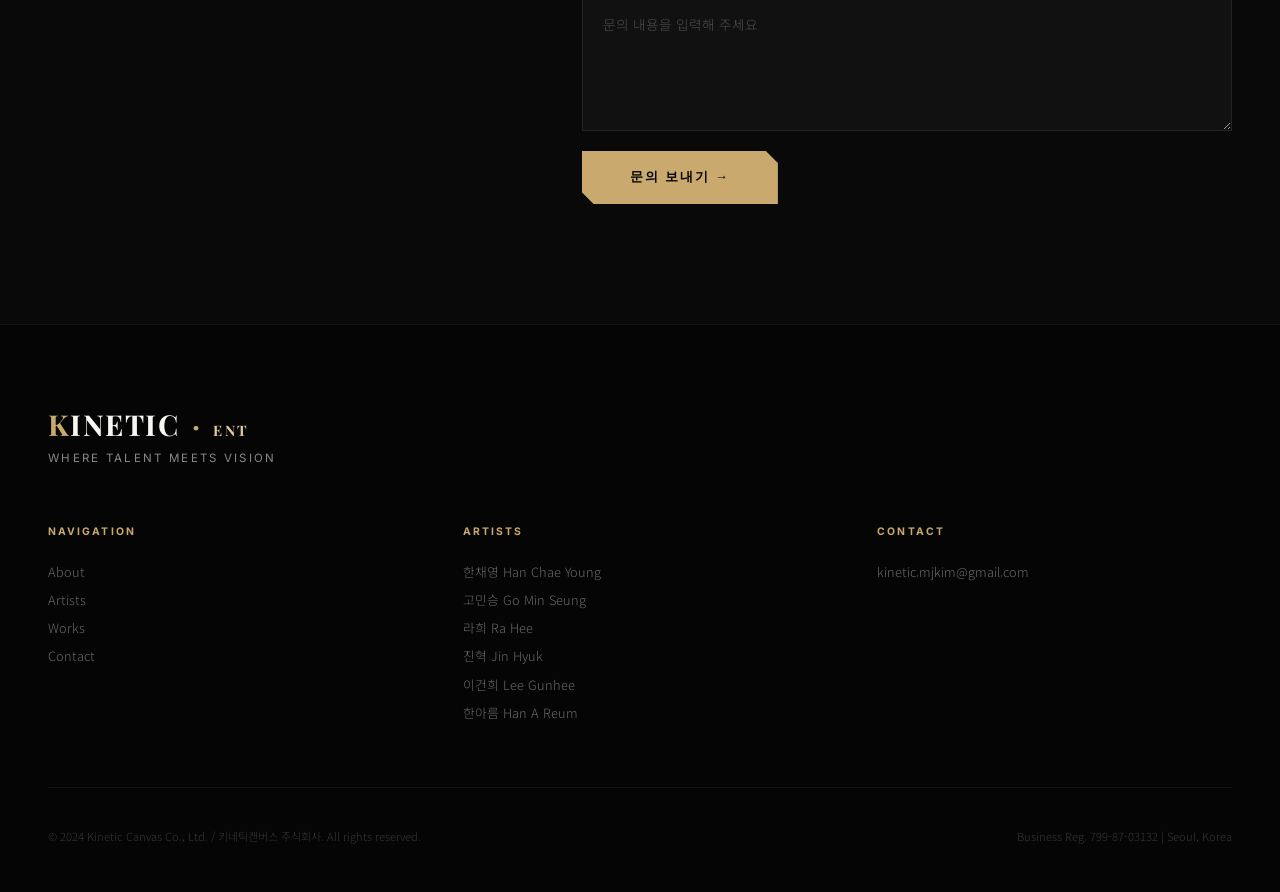
